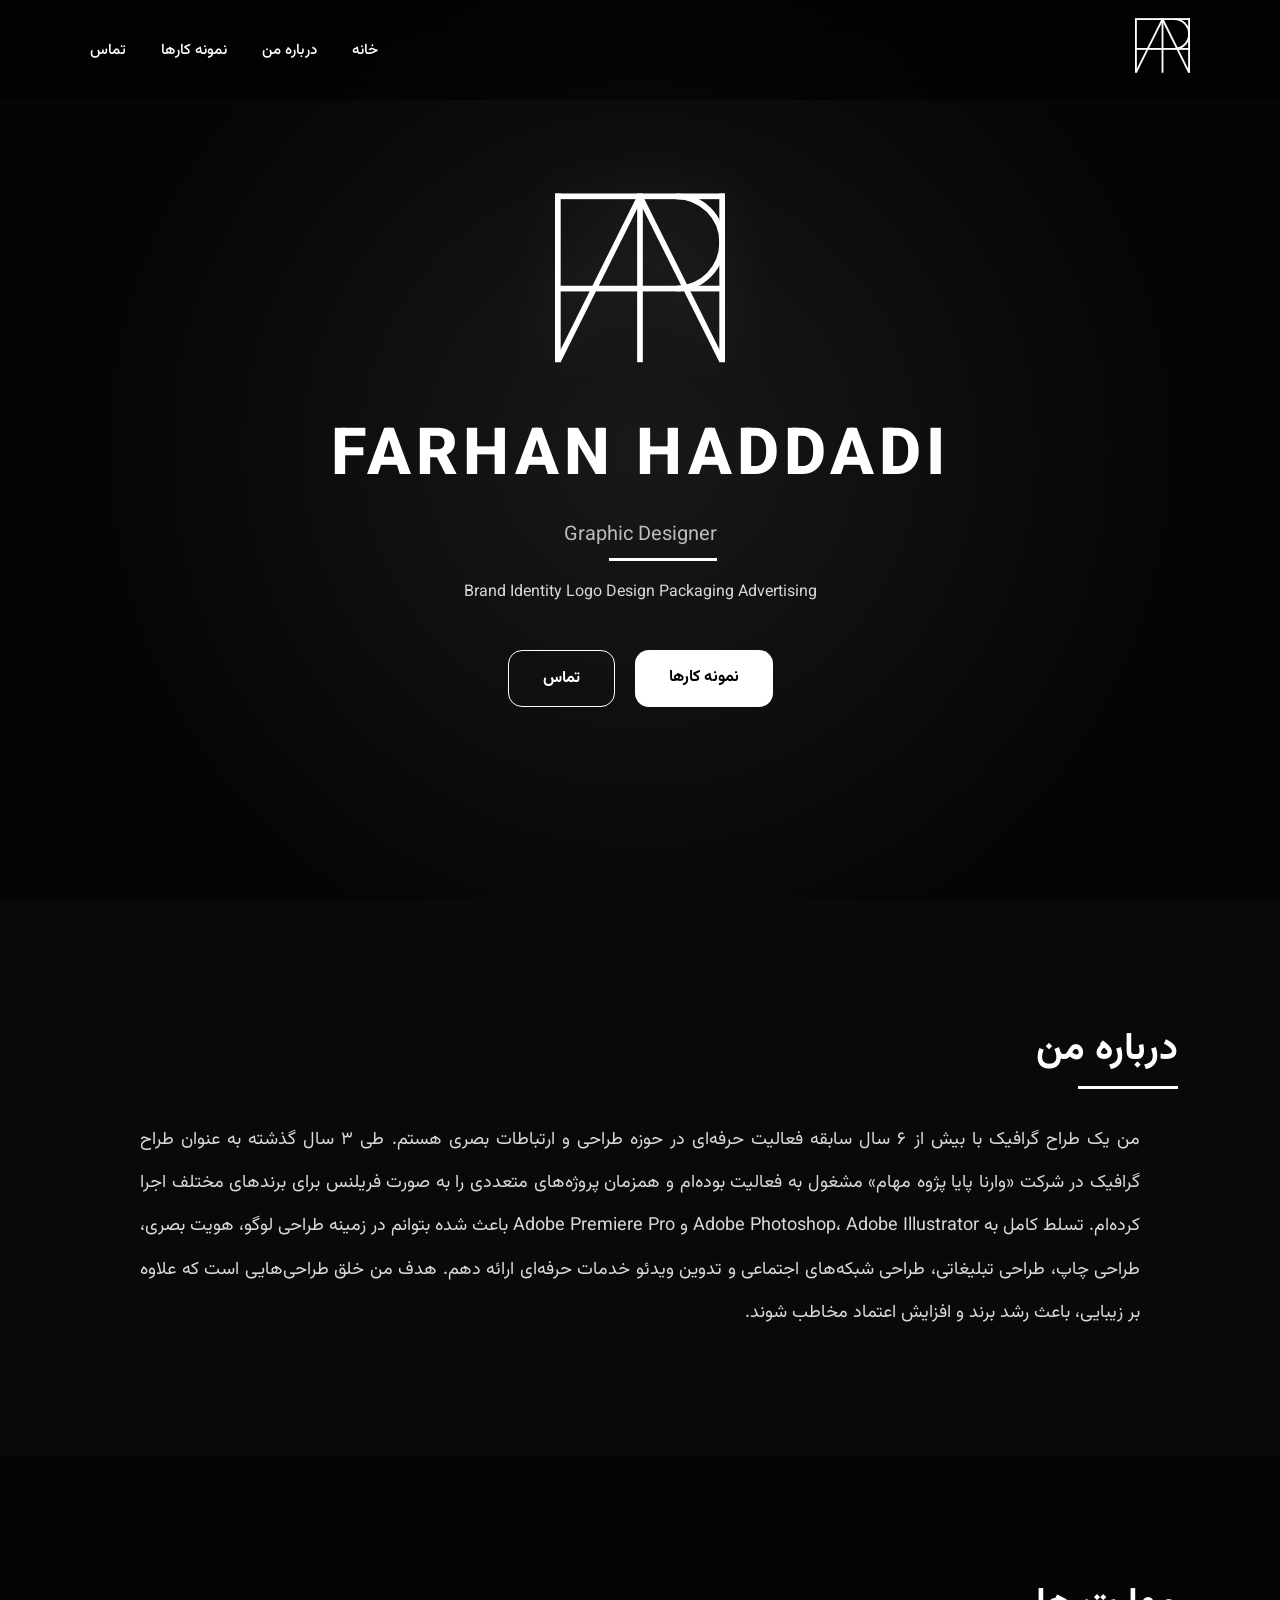
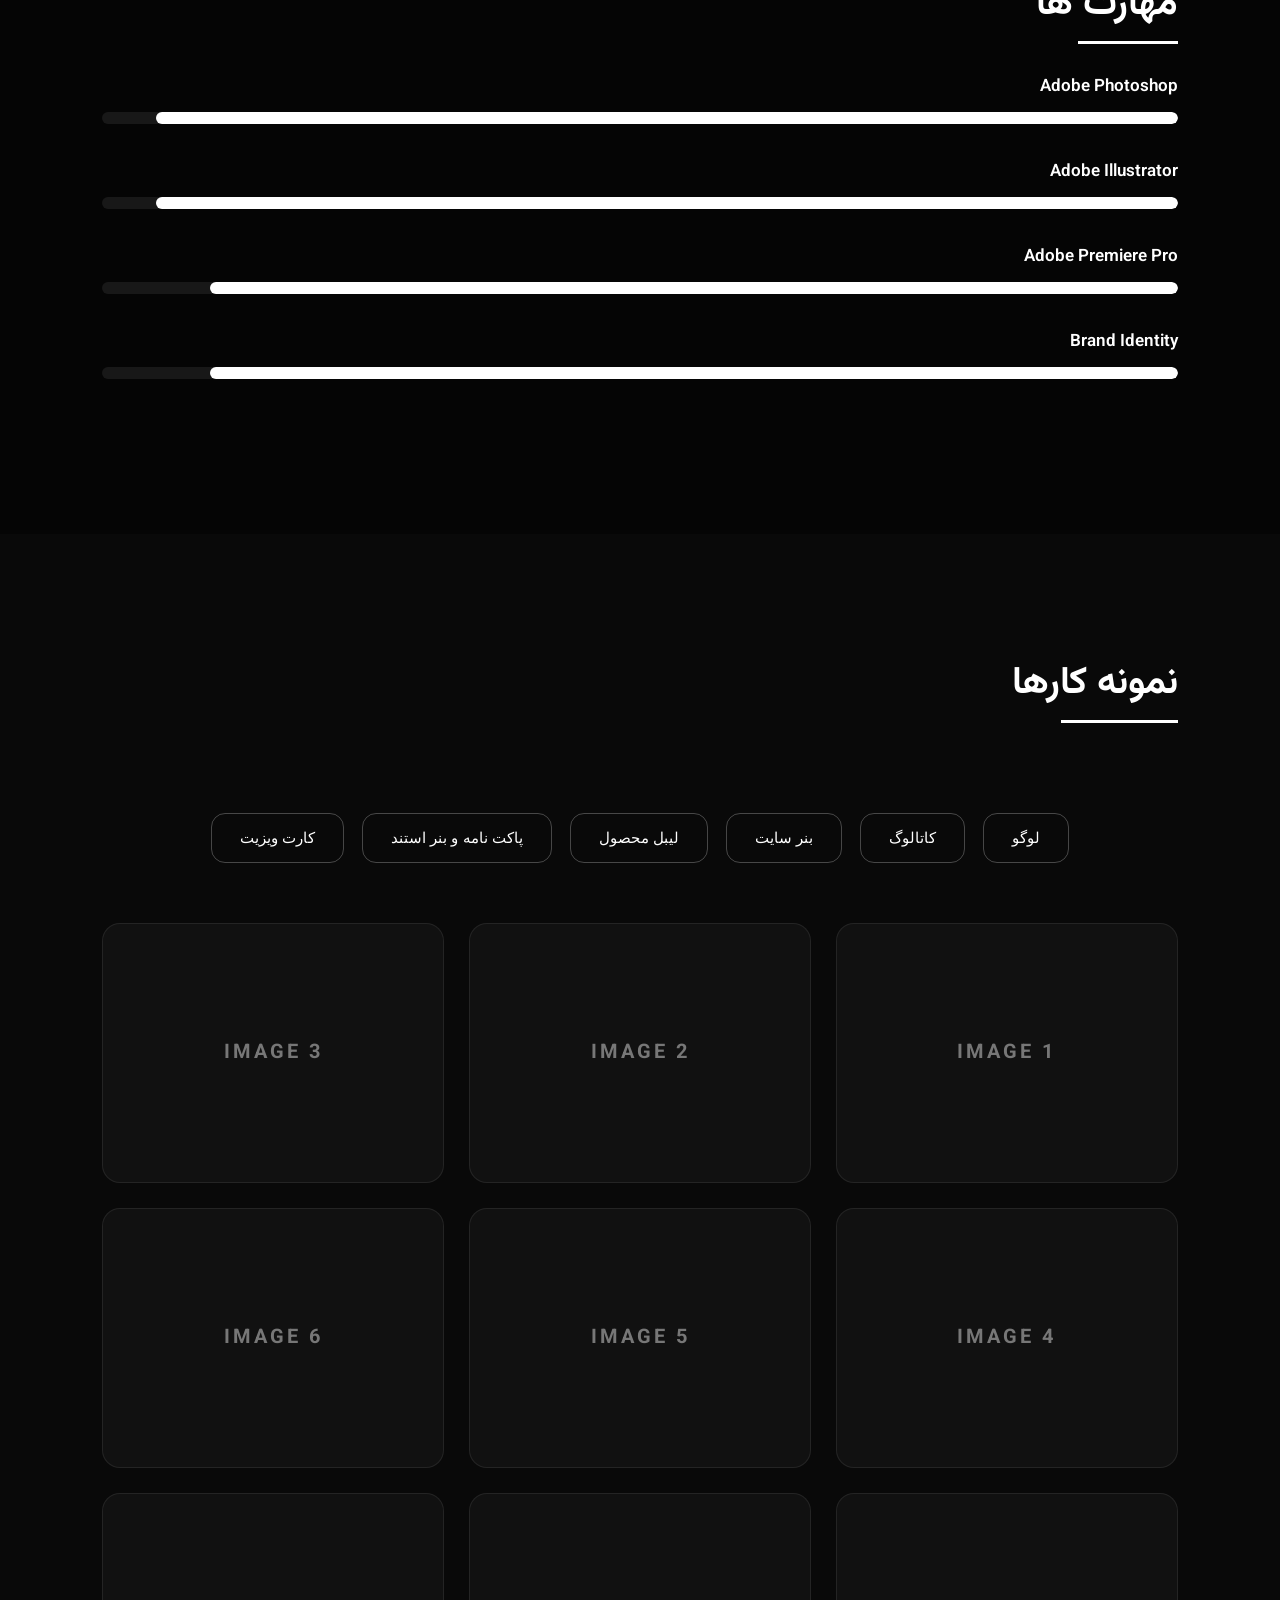
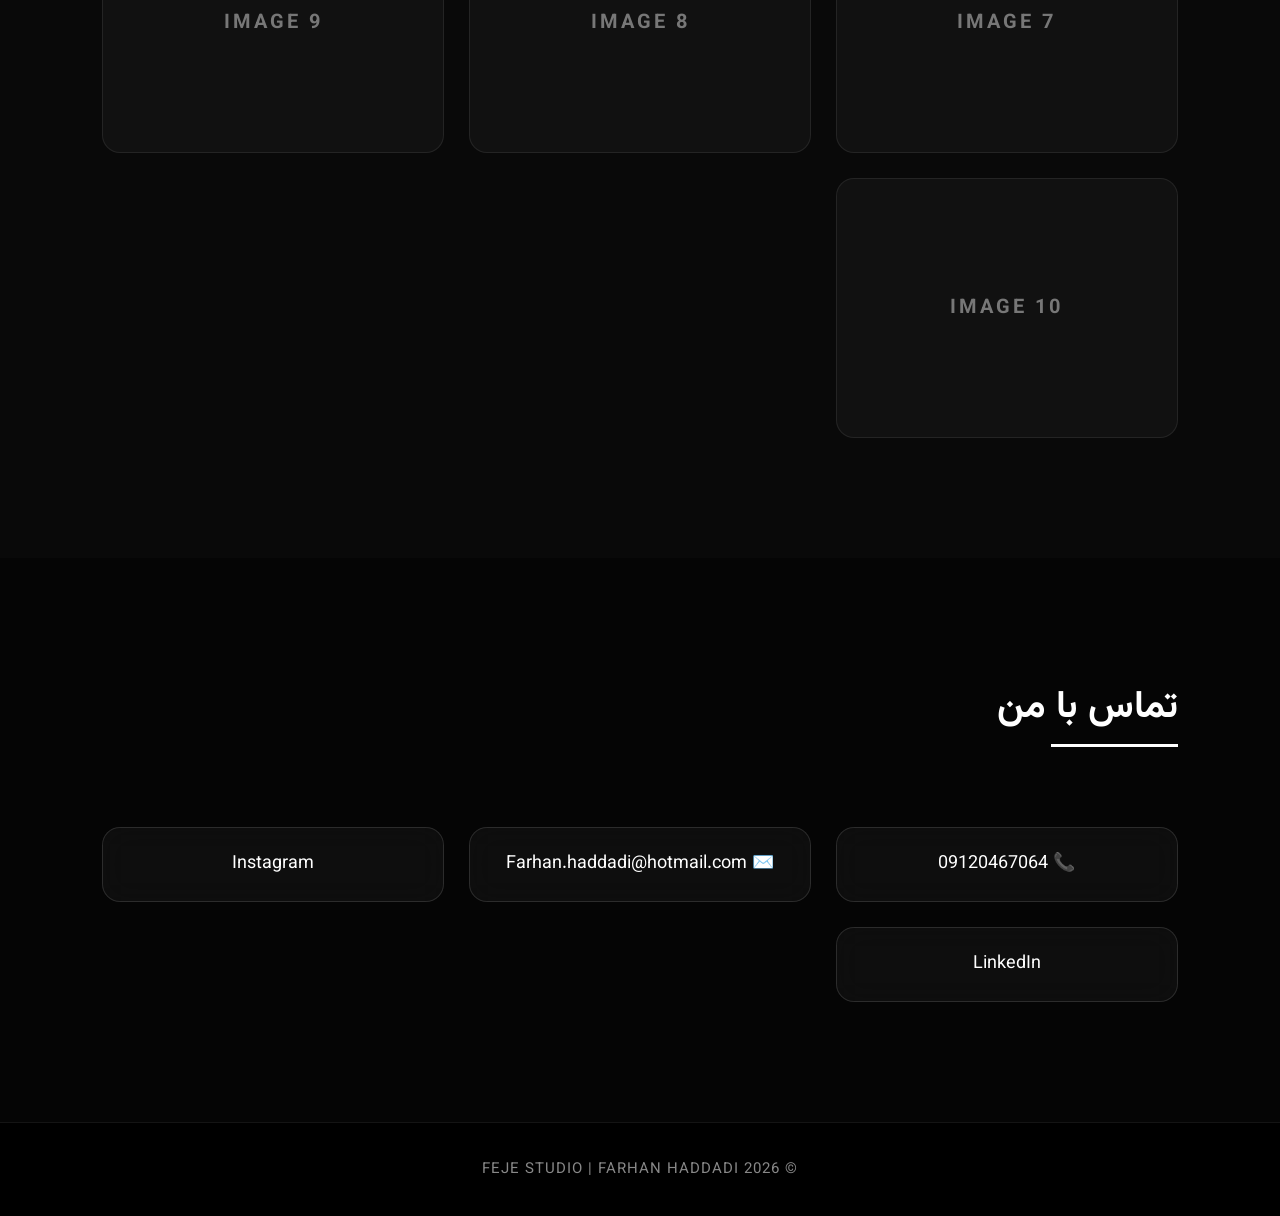
==== index.html @ 3574aa9e "Update index.html" ====
<!DOCTYPE html>
<html lang="fa" dir="rtl">

<head>

<meta charset="UTF-8">

<meta name="viewport" content="width=device-width, initial-scale=1.0">

<title>FARHAN HADDADI | FEJE STUDIO</title>

<meta name="description" content="Graphic Designer | FEJE STUDIO">

<meta name="keywords" content="Graphic Designer, Logo Design, Branding, FEJE STUDIO">

<link rel="preconnect" href="https://fonts.googleapis.com">

<link rel="preconnect" href="https://fonts.gstatic.com" crossorigin>

<link href="https://fonts.googleapis.com/css2?family=Vazirmatn:wght@300;400;500;700;800&display=swap" rel="stylesheet">

<link rel="stylesheet" href="style.css">

<link rel="stylesheet" href="https://cdn.jsdelivr.net/npm/swiper@11/swiper-bundle.min.css">
  

</head>

<body>

<!-- ================= NAVBAR ================= -->

<header>

<div class="logo">

<img src="assets/branding/LOGO.svg">

</div>

<nav>

<ul>

<li><a href="#home">خانه</a></li>

<li><a href="#about">درباره من</a></li>

<li><a href="#portfolio">نمونه کارها</a></li>

<li><a href="#contact">تماس</a></li>

</ul>

</nav>

</header>

<!-- ================= HERO ================= -->

<section id="home" class="hero">

<div class="overlay"></div>

<div class="hero-content">

<img class="main-logo"

src="assets/branding/LOGO.svg">

<h1>

FARHAN HADDADI

</h1>

<h2>

Graphic Designer

</h2>

<p>

Brand Identity

Logo Design

Packaging

Advertising

</p>

<div class="hero-buttons">

<a href="#portfolio" class="btn">

نمونه کارها

</a>

<a href="#contact" class="btn btn-outline">

تماس

</a>

</div>

</div>

</section>

<!-- ================= ABOUT ================= -->

<section id="about">

<div class="container">

<h2>

درباره من

</h2>

<p>

من یک طراح گرافیک با بیش از ۶ سال سابقه فعالیت حرفه‌ای در حوزه طراحی و ارتباطات بصری هستم.

طی ۳ سال گذشته به عنوان طراح گرافیک در شرکت «وارنا پایا پژوه مهام» مشغول به فعالیت بوده‌ام و همزمان پروژه‌های متعددی را به صورت فریلنس برای برندهای مختلف اجرا کرده‌ام.

تسلط کامل به Adobe Photoshop، Adobe Illustrator و Adobe Premiere Pro باعث شده بتوانم در زمینه طراحی لوگو، هویت بصری، طراحی چاپ، طراحی تبلیغاتی، طراحی شبکه‌های اجتماعی و تدوین ویدئو خدمات حرفه‌ای ارائه دهم.

هدف من خلق طراحی‌هایی است که علاوه بر زیبایی، باعث رشد برند و افزایش اعتماد مخاطب شوند.

</p>

</div>

</section>

<!-- ================= SKILLS ================= -->

<section class="skills">

<div class="container">

<h2>

مهارت ها

</h2>

<div class="skill">

<span>Adobe Photoshop</span>

<div class="bar">

<div class="fill fill95"></div>

</div>

</div>

<div class="skill">

<span>Adobe Illustrator</span>

<div class="bar">

<div class="fill fill95"></div>

</div>

</div>

<div class="skill">

<span>Adobe Premiere Pro</span>

<div class="bar">

<div class="fill fill90"></div>

</div>

</div>

<div class="skill">

<span>Brand Identity</span>

<div class="bar">

<div class="fill fill90"></div>

</div>

</div>

</div>

</section>

<!-- ================= PORTFOLIO ================= -->

<section id="portfolio">

<div class="container">

<h2>

نمونه کارها

</h2>

<div class="categories">

<button onclick="loadGallery('portfolio/logo',10)">

لوگو

</button>

<button onclick="loadGallery('portfolio/catalog',7)">

کاتالوگ

</button>

<button onclick="loadGallery('portfolio/banner',8)">

بنر سایت

</button>

<button onclick="loadGallery('portfolio/label',3)">

لیبل محصول

</button>

<button onclick="loadGallery('portfolio/pack',3)">

پاکت نامه و بنر استند

</button>

<button onclick="loadGallery('portfolio/card',2)">

کارت ویزیت

</button>

</div>

<div id="gallery">

</div>

</div>

</section>

<!-- ================= CONTACT ================= -->

<section id="contact">

<div class="container">

<h2>

تماس با من

</h2>

<div class="contact-box">

<a href="tel:09120467064">

📞 09120467064

</a>

<a href="mailto:Farhan.haddadi@hotmail.com">

✉️ Farhan.haddadi@hotmail.com

</a>

<a href="https://instagram.com/feje_studio" target="_blank">

Instagram

</a>

<a href="https://www.linkedin.com/in/farhan-haddadi-713a533b2" target="_blank">

LinkedIn

</a>

</div>

</div>

</section>

<!-- ================= FOOTER ================= -->

<footer>

© 2026

FEJE STUDIO

|

FARHAN HADDADI

</footer>

<!-- ================= LIGHTBOX ================= -->

<div id="lightbox">

<img id="lightboxImg">

</div>

<script src="script.js"></script>

<script src="https://cdn.jsdelivr.net/npm/swiper@11/swiper-bundle.min.js"></script>

</body>

</html>
---- style.css ----
/* ==========================
   FARHAN HADDADI
   FEJE STUDIO
========================== */

*{
margin:0;
padding:0;
box-sizing:border-box;
scroll-behavior:smooth;
}

:root{

--black:#050505;

--white:#ffffff;

--gray:#bdbdbd;

--glass:rgba(255,255,255,.05);

--border:rgba(255,255,255,.15);

}

body{

font-family:'Vazirmatn',sans-serif;

background:var(--black);

color:var(--white);

overflow-x:hidden;

}

/* Scroll */

::-webkit-scrollbar{

width:8px;

}

::-webkit-scrollbar-track{

background:#111;

}

::-webkit-scrollbar-thumb{

background:white;

border-radius:20px;

}

/* ================= NAVBAR ================= */

header{

position:fixed;

top:0;

left:0;

width:100%;

padding:10px 7%;

display:flex;

justify-content:space-between;

align-items:center;

backdrop-filter:blur(20px);

background:rgba(0,0,0,.45);

z-index:9999;

transition:.4s;

}

.logo img{

width:55px;

}

nav ul{

display:flex;

list-style:none;

gap:35px;

}

nav a{

color:white;

text-decoration:none;

font-size:15px;

font-weight:500;

transition:.35s;

}

nav a:hover{

opacity:.6;

}

/* ================= HERO ================= */

.hero{

position:relative;

height:100vh;

display:flex;

justify-content:center;

align-items:center;

text-align:center;

overflow:hidden;

}

.overlay{

position:absolute;

width:100%;

height:100%;

background:

radial-gradient(circle at center,

rgba(255,255,255,.08),

transparent 70%);

animation:move 10s infinite alternate;

}

@keyframes move{

from{

transform:scale(1);

}

to{

transform:scale(1.2);

}

}

.hero-content{

position:relative;

z-index:2;

}

.main-logo{

width:170px;

margin-bottom:35px;

filter:drop-shadow(0 0 30px rgba(255,255,255,.15));

animation:logo 4s infinite;

}

@keyframes logo{

50%{

transform:translateY(-10px);

}

}

.hero h1{

font-size:65px;

font-weight:800;

letter-spacing:5px;

margin-bottom:10px;

}

.hero h2{

font-size:20px;

font-weight:400;

color:var(--gray);

margin-bottom:25px;

}

.hero p{

line-height:2.1;

color:#d7d7d7;

font-size:16px;

}

/* Buttons */

.hero-buttons{

margin-top:40px;

display:flex;

justify-content:center;

gap:20px;

flex-wrap:wrap;

}

.btn{

padding:15px 34px;

border-radius:14px;

background:white;

color:black;

text-decoration:none;

font-weight:700;

transition:.35s;

}

.btn:hover{

transform:translateY(-5px);

box-shadow:

0 0 30px rgba(255,255,255,.3);

}

.btn-outline{

background:transparent;

border:1px solid white;

color:white;

}

.btn-outline:hover{

background:white;

color:black;

}

/* Sections */

section{

padding:120px 8%;

}

.container{

max-width:1200px;

margin:auto;

}

h2{

font-size:38px;

margin-bottom:40px;

position:relative;

display:inline-block;

}

h2::after{

content:"";

position:absolute;

bottom:-10px;

right:0;

width:70%;

height:3px;

background:white;

}
/*=========================
    ABOUT
=========================*/

#about{

background:#090909;

}

#about p{

font-size:18px;

line-height:2.4;

color:#d9d9d9;

max-width:1000px;

margin:auto;

text-align:justify;

}

/*=========================
      SKILLS
=========================*/

.skills{

background:#050505;

}

.skill{

margin-bottom:35px;

}

.skill span{

display:block;

margin-bottom:12px;

font-size:17px;

font-weight:600;

}

.bar{

width:100%;

height:12px;

background:#181818;

border-radius:50px;

overflow:hidden;

}

.fill{

height:100%;

background:white;

border-radius:50px;

animation:grow 2s ease;

}

.fill95{

width:95%;

}

.fill90{

width:90%;

}

.fill85{

width:85%;

}

@keyframes grow{

from{

width:0;

}

}

/*=========================
    PORTFOLIO
=========================*/

#portfolio{

background:#090909;

}

.categories{

display:flex;

justify-content:center;

gap:18px;

flex-wrap:wrap;

margin:60px 0;

}

.categories button{

padding:15px 28px;

background:transparent;

border:1px solid rgba(255,255,255,.25);

color:white;

border-radius:14px;

cursor:pointer;

font-size:15px;

transition:.35s;

}

.categories button:hover{

background:white;

color:black;

transform:translateY(-6px);

}

/*=========================
      GALLERY
=========================*/

#gallery{

display:grid;

grid-template-columns:

repeat(auto-fit,minmax(300px,1fr));

gap:25px;

}

.gallery-item{

height:260px;

background:#111;

border:1px solid rgba(255,255,255,.08);

border-radius:18px;

overflow:hidden;

cursor:pointer;

transition:.35s;

position:relative;

}

.gallery-item:hover{

transform:translateY(-10px);

border-color:white;

box-shadow:

0 0 35px rgba(255,255,255,.18);

}

.gallery-item img{

width:100%;

height:100%;

object-fit:cover;

transition:.5s;

}

.gallery-item:hover img{

transform:scale(1.08);

}

/*=========================
    IMAGE PLACEHOLDER
=========================*/

.placeholder{

display:flex;

justify-content:center;

align-items:center;

height:100%;

font-size:20px;

font-weight:700;

letter-spacing:3px;

color:#777;

}

/*=========================
      GLASS CARD
=========================*/

.card{

background:rgba(255,255,255,.03);

backdrop-filter:blur(20px);

border:1px solid rgba(255,255,255,.08);

border-radius:22px;

padding:35px;

transition:.35s;

}

.card:hover{

transform:translateY(-8px);

box-shadow:

0 0 40px rgba(255,255,255,.12);

}

/*=========================
     SECTION TITLE
=========================*/

.section-title{

text-align:center;

margin-bottom:60px;

}

.section-title h2{

font-size:42px;

}

.section-title p{

color:#bdbdbd;

margin-top:15px;

font-size:17px;

}
/*=========================
        CONTACT
=========================*/

#contact{

background:#050505;

}

.contact-box{

display:grid;

grid-template-columns:repeat(auto-fit,minmax(260px,1fr));

gap:25px;

margin-top:50px;

}

.contact-box a{

display:flex;

align-items:center;

justify-content:center;

height:75px;

text-decoration:none;

color:white;

font-size:18px;

background:rgba(255,255,255,.04);

border:1px solid rgba(255,255,255,.12);

border-radius:18px;

transition:.35s;

backdrop-filter:blur(15px);

}

.contact-box a:hover{

background:white;

color:black;

transform:translateY(-8px);

box-shadow:0 0 35px rgba(255,255,255,.25);

}

/*=========================
        FOOTER
=========================*/

footer{

padding:35px;

text-align:center;

background:#000;

border-top:1px solid rgba(255,255,255,.08);

font-size:15px;

color:#888;

letter-spacing:1px;

}

/*=========================
       LIGHTBOX
=========================*/

#lightbox{

position:fixed;

top:0;

left:0;

width:100%;

height:100%;

display:none;

justify-content:center;

align-items:center;

background:rgba(0,0,0,.94);

backdrop-filter:blur(15px);

z-index:99999;

cursor:pointer;

animation:fade .35s;

}

#lightbox img{

max-width:92%;

max-height:92%;

border-radius:18px;

box-shadow:0 0 60px rgba(255,255,255,.18);

}

@keyframes fade{

from{

opacity:0;

}

to{

opacity:1;

}

}

/*=========================
      FADE EFFECT
=========================*/

.fade{

opacity:0;

transform:translateY(40px);

transition:1s;

}

.fade.show{

opacity:1;

transform:translateY(0);

}

/*=========================
     GLASS EFFECT
=========================*/

.glass{

background:rgba(255,255,255,.04);

backdrop-filter:blur(20px);

border:1px solid rgba(255,255,255,.08);

}

/*=========================
      HOVER EFFECTS
=========================*/

img{

transition:.5s;

}

img:hover{

transform:scale(1.02);

}

button{

transition:.35s;

}

button:hover{

transform:translateY(-5px);

}

/*=========================
      MOBILE
=========================*/

@media(max-width:992px){

header{

padding:18px 25px;

}

nav ul{

gap:18px;

}

.hero h1{

font-size:42px;

}

.main-logo{

width:120px;

}

h2{

font-size:30px;

}

#gallery{

grid-template-columns:repeat(auto-fit,minmax(220px,1fr));

}

}

@media(max-width:768px){

header{

flex-direction:column;

gap:18px;

}

nav ul{

flex-wrap:wrap;

justify-content:center;

}

.hero{

padding:0 20px;

}

.hero h1{

font-size:32px;

letter-spacing:2px;

}

.hero h2{

font-size:17px;

}

.hero p{

font-size:15px;

}

.hero-buttons{

flex-direction:column;

}

.btn{

width:220px;

margin:auto;

text-align:center;

}

.categories{

gap:10px;

}

.categories button{

width:100%;

}

.contact-box{

grid-template-columns:1fr;

}

}

@media(max-width:480px){

.hero h1{

font-size:28px;

}

.main-logo{

width:95px;

}

section{

padding:90px 25px;

}

footer{

font-size:13px;

}

}

/*=========================
      END OF FILE
=========================*/
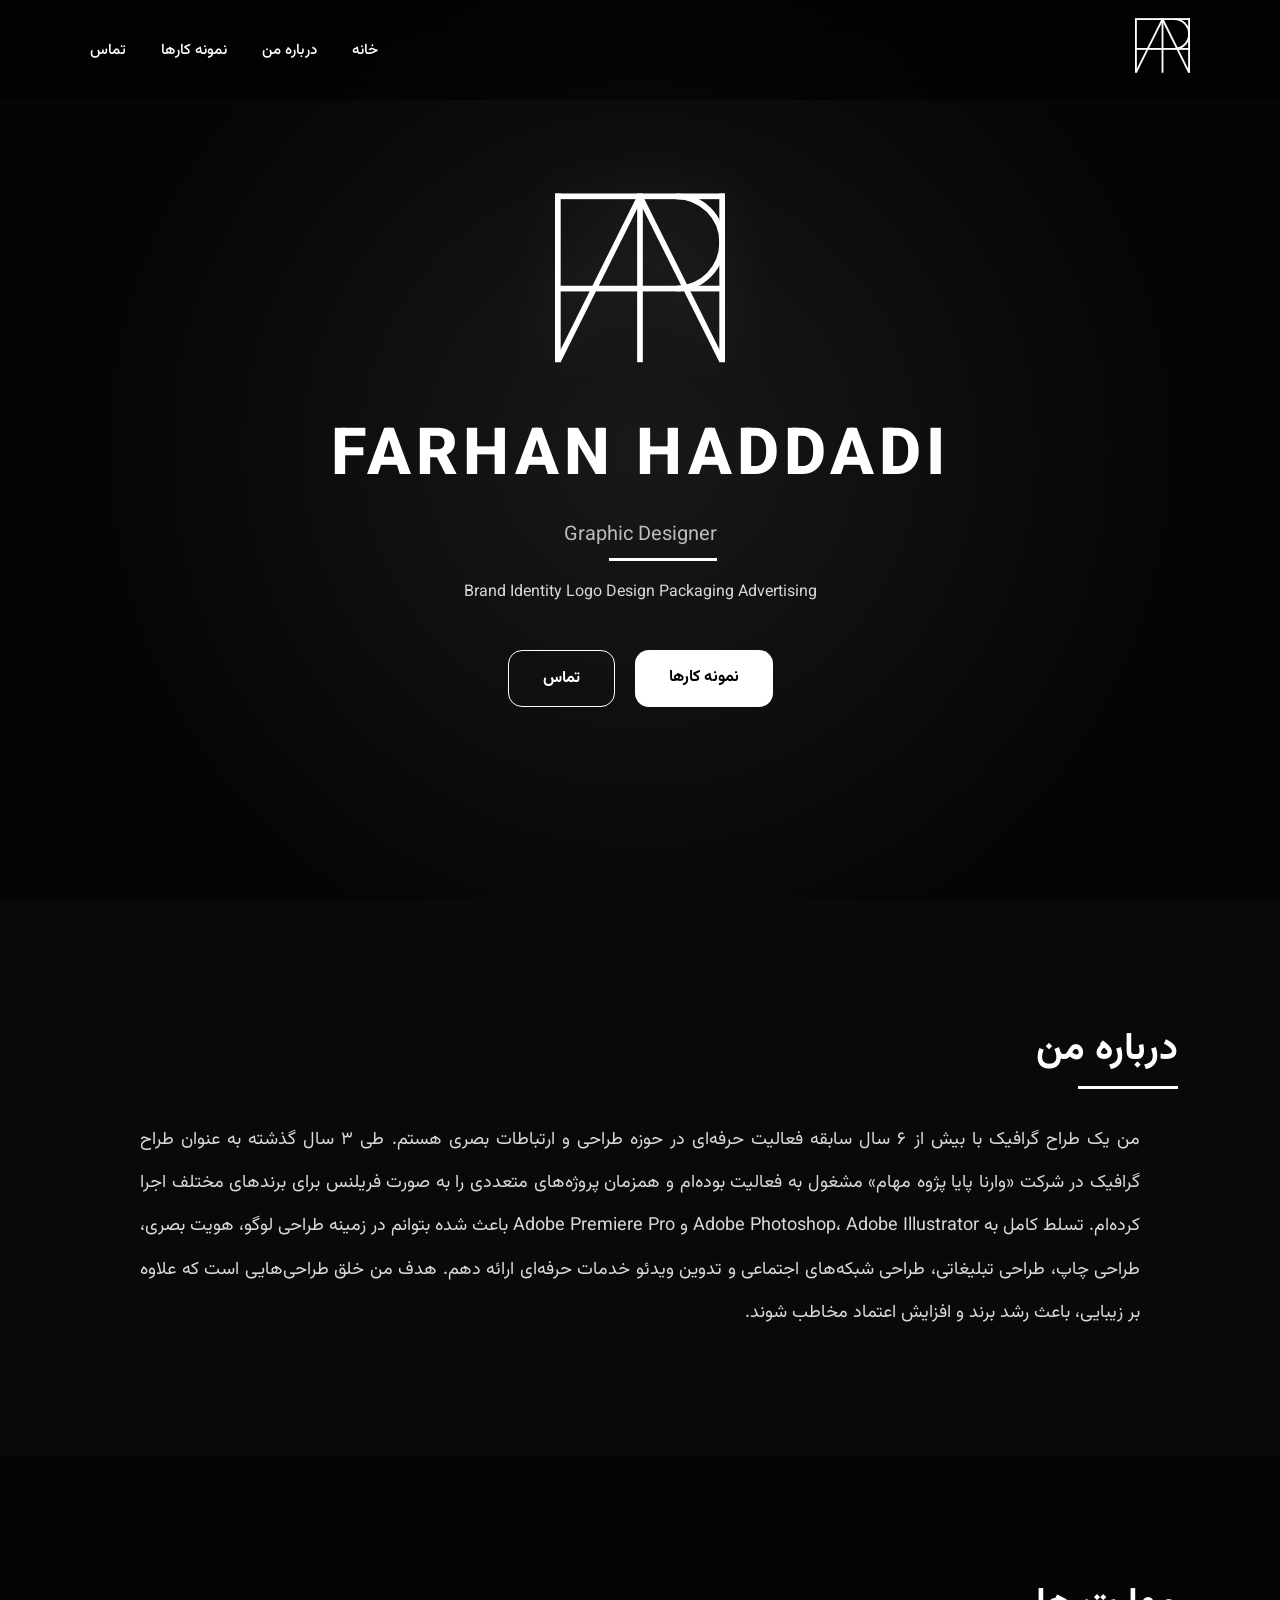
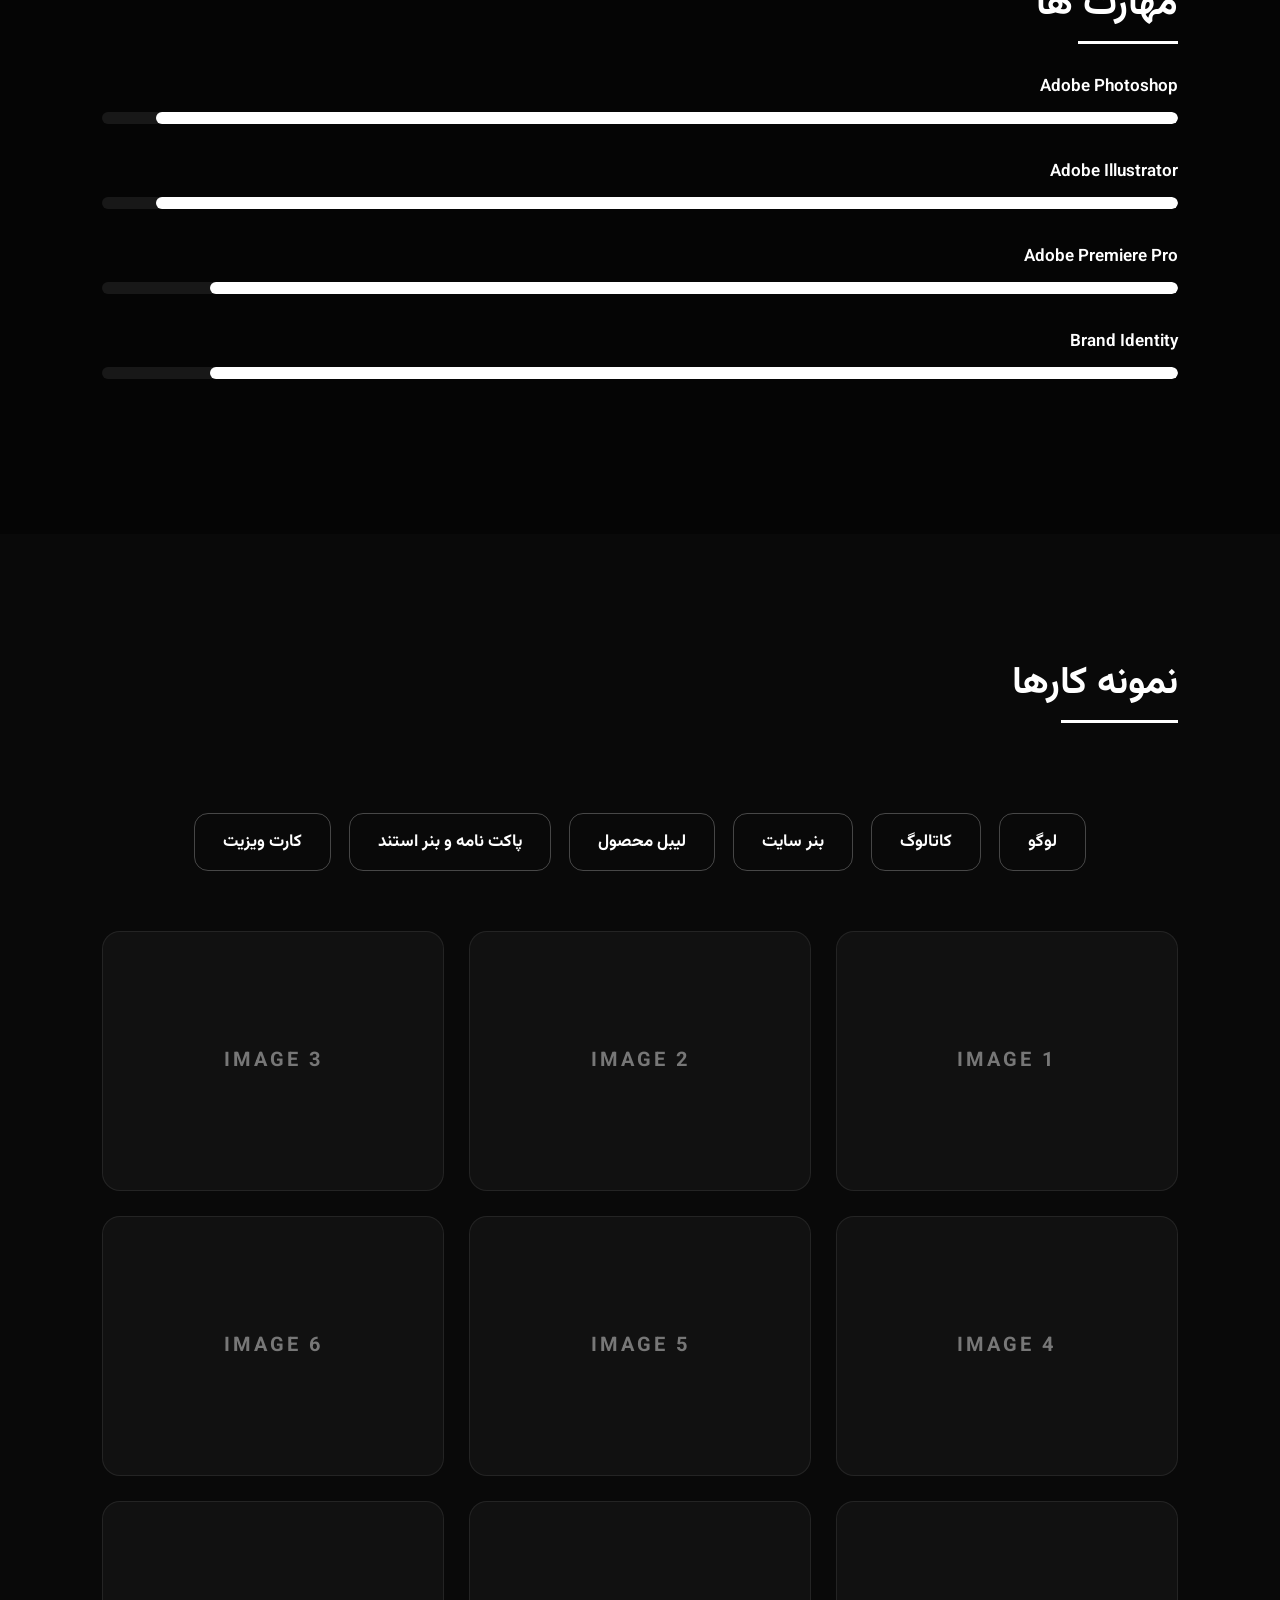
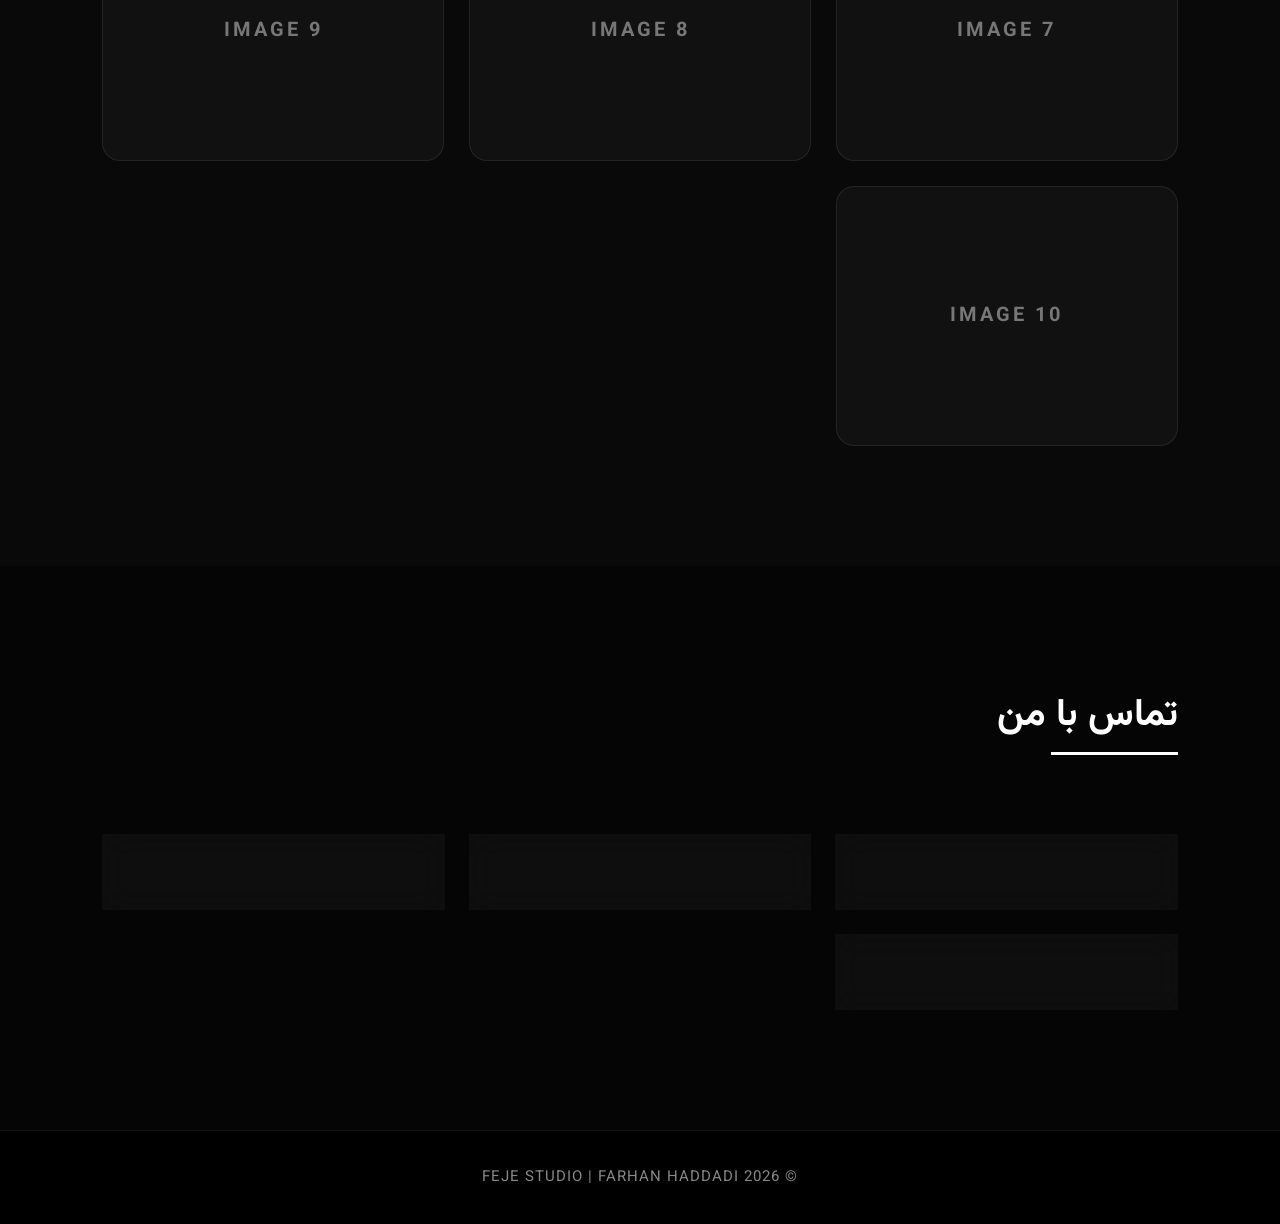
==== commit b808fcde: "Update index.html" ====
--- a/index.html
+++ b/index.html
@@ -270,35 +270,47 @@
 
 <div class="container">
 
-<h2>
-
-تماس با من
-
-</h2>
+<h2>تماس با من</h2>
 
 <div class="contact-box">
 
-<a href="tel:09120467064">
-
-📞 09120467064
-
-</a>
-
-<a href="mailto:Farhan.haddadi@hotmail.com">
-
-✉️ Farhan.haddadi@hotmail.com
-
-</a>
-
-<a href="https://instagram.com/feje_studio" target="_blank">
-
-Instagram
-
-</a>
-
-<a href="https://www.linkedin.com/in/farhan-haddadi-713a533b2" target="_blank">
-
-LinkedIn
+<a href="tel:09120467064" class="contact-card">
+
+<i class="fa-solid fa-phone"></i>
+
+<h3>Phone</h3>
+
+<p>Call Me</p>
+
+</a>
+
+<a href="mailto:Farhan.haddadi@hotmail.com" class="contact-card">
+
+<i class="fa-solid fa-envelope"></i>
+
+<h3>Mail</h3>
+
+<p>Send Email</p>
+
+</a>
+
+<a href="https://instagram.com/feje_studio" target="_blank" class="contact-card">
+
+<i class="fa-brands fa-instagram"></i>
+
+<h3>Instagram</h3>
+
+<p>@feje_studio</p>
+
+</a>
+
+<a href="https://www.linkedin.com/in/farhan-haddadi-713a533b2" target="_blank" class="contact-card">
+
+<i class="fa-brands fa-linkedin"></i>
+
+<h3>LinkedIn</h3>
+
+<p>View Profile</p>
 
 </a>
 
--- a/style.css
+++ b/style.css
@@ -141,7 +141,6 @@
 text-align:center;
 
 overflow:hidden;
-
 }
 
 .overlay{
@@ -497,531 +496,713 @@
 
 cursor:pointer;
 
+font-family:"Vazirmatn",sans-serif;
+
+font-size:17px;
+
+font-weight:700;
+
+letter-spacing:0;
+
+transition:.35s;
+
+}
+
+.categories button:hover{
+
+background:white;
+
+color:black;
+
+transform:translateY(-6px);
+
+}
+
+/*=========================
+      GALLERY
+=========================*/
+
+#gallery{
+
+display:grid;
+
+grid-template-columns:
+
+repeat(auto-fit,minmax(300px,1fr));
+
+gap:25px;
+
+}
+
+.gallery-item{
+
+height:260px;
+
+background:#111;
+
+border:1px solid rgba(255,255,255,.08);
+
+border-radius:18px;
+
+overflow:hidden;
+
+cursor:pointer;
+
+transition:.35s;
+
+position:relative;
+
+}
+
+.gallery-item:hover{
+
+transform:translateY(-10px);
+
+border-color:white;
+
+box-shadow:
+
+0 0 35px rgba(255,255,255,.18);
+
+}
+
+.gallery-item img{
+
+width:100%;
+
+height:100%;
+
+object-fit:cover;
+
+transition:.5s;
+
+}
+
+.gallery-item:hover img{
+
+transform:scale(1.08);
+
+}
+
+/*=========================
+    IMAGE PLACEHOLDER
+=========================*/
+
+.placeholder{
+
+display:flex;
+
+justify-content:center;
+
+align-items:center;
+
+height:100%;
+
+font-size:20px;
+
+font-weight:700;
+
+letter-spacing:3px;
+
+color:#777;
+
+}
+
+/*=========================
+      GLASS CARD
+=========================*/
+
+.card{
+
+background:rgba(255,255,255,.03);
+
+backdrop-filter:blur(20px);
+
+border:1px solid rgba(255,255,255,.08);
+
+border-radius:22px;
+
+padding:35px;
+
+transition:.35s;
+
+}
+
+.card:hover{
+
+transform:translateY(-8px);
+
+box-shadow:
+
+0 0 40px rgba(255,255,255,.12);
+
+}
+
+/*=========================
+     SECTION TITLE
+=========================*/
+
+.section-title{
+
+text-align:center;
+
+margin-bottom:60px;
+
+}
+
+.section-title h2{
+
+font-size:42px;
+
+}
+
+.section-title p{
+
+color:#bdbdbd;
+
+margin-top:15px;
+
+font-size:17px;
+
+}
+/*=========================
+        CONTACT
+=========================*/
+
+#contact{
+
+background:#050505;
+
+}
+
+.contact-box{
+
+display:grid;
+
+grid-template-columns:repeat(auto-fit,minmax(260px,1fr));
+
+gap:25px;
+
+margin-top:50px;
+
+}
+
+.contact-box a{
+
+display:flex;
+
+align-items:center;
+
+justify-content:center;
+
+height:75px;
+
+text-decoration:none;
+
+color:white;
+
+font-size:18px;
+
+background:rgba(255,255,255,.04);
+
+border:1px solid rgba(255,255,255,.12);
+
+border-radius:18px;
+
+transition:.35s;
+
+backdrop-filter:blur(15px);
+
+}
+
+.contact-box a:hover{
+
+background:white;
+
+color:black;
+
+transform:translateY(-8px);
+
+box-shadow:0 0 35px rgba(255,255,255,.25);
+
+}
+
+/*=========================
+        FOOTER
+=========================*/
+
+footer{
+
+padding:35px;
+
+text-align:center;
+
+background:#000;
+
+border-top:1px solid rgba(255,255,255,.08);
+
 font-size:15px;
 
+color:#888;
+
+letter-spacing:1px;
+
+}
+
+/*=========================
+       LIGHTBOX
+=========================*/
+
+#lightbox{
+
+position:fixed;
+
+top:0;
+
+left:0;
+
+width:100%;
+
+height:100%;
+
+display:none;
+
+justify-content:center;
+
+align-items:center;
+
+background:rgba(0,0,0,.94);
+
+backdrop-filter:blur(15px);
+
+z-index:99999;
+
+cursor:pointer;
+
+animation:fade .35s;
+
+}
+
+#lightbox img{
+
+max-width:92%;
+
+max-height:92%;
+
+border-radius:18px;
+
+box-shadow:0 0 60px rgba(255,255,255,.18);
+
+}
+
+@keyframes fade{
+
+from{
+
+opacity:0;
+
+}
+
+to{
+
+opacity:1;
+
+}
+
+}
+
+/*=========================
+      FADE EFFECT
+=========================*/
+
+.fade{
+
+opacity:0;
+
+transform:translateY(40px);
+
+transition:1s;
+
+}
+
+.fade.show{
+
+opacity:1;
+
+transform:translateY(0);
+
+}
+
+/*=========================
+     GLASS EFFECT
+=========================*/
+
+.glass{
+
+background:rgba(255,255,255,.04);
+
+backdrop-filter:blur(20px);
+
+border:1px solid rgba(255,255,255,.08);
+
+}
+
+/*=========================
+      HOVER EFFECTS
+=========================*/
+
+img{
+
+transition:.5s;
+
+}
+
+img:hover{
+
+transform:scale(1.02);
+
+}
+
+button{
+
 transition:.35s;
 
 }
 
-.categories button:hover{
+button:hover{
+
+transform:translateY(-5px);
+
+}
+
+/*=========================
+      MOBILE
+=========================*/
+
+@media(max-width:992px){
+
+header{
+
+padding:18px 25px;
+
+}
+
+nav ul{
+
+gap:18px;
+
+}
+
+.hero h1{
+
+font-size:42px;
+
+}
+
+.main-logo{
+
+width:120px;
+
+}
+
+h2{
+
+font-size:30px;
+
+}
+
+#gallery{
+
+grid-template-columns:repeat(auto-fit,minmax(220px,1fr));
+
+}
+
+}
+
+@media(max-width:768px){
+
+header{
+
+flex-direction:column;
+
+gap:18px;
+
+}
+
+nav ul{
+
+flex-wrap:wrap;
+
+justify-content:center;
+
+}
+
+.hero{
+
+padding:0 20px;
+
+}
+
+.hero h1{
+
+font-size:32px;
+
+letter-spacing:2px;
+
+}
+
+.hero h2{
+
+font-size:17px;
+
+}
+
+.hero p{
+
+font-size:15px;
+
+}
+
+.hero-buttons{
+
+flex-direction:column;
+
+}
+
+.btn{
+
+width:220px;
+
+margin:auto;
+
+text-align:center;
+
+}
+
+.categories{
+
+gap:10px;
+
+}
+
+.categories button{
+
+width:100%;
+
+}
+
+.contact-box{
+
+grid-template-columns:1fr;
+
+}
+
+}
+
+@media(max-width:480px){
+
+.hero h1{
+
+font-size:28px;
+
+}
+
+.main-logo{
+
+width:95px;
+
+}
+
+section{
+
+padding:90px 25px;
+
+}
+
+footer{
+
+font-size:13px;
+
+}
+
+}
+/* Banner Slider */
+
+.bannerSwiper{
+
+width:100%;
+
+max-width:1700px;
+
+padding:70px 0;
+
+overflow:hidden;
+
+}
+
+.bannerSwiper .swiper-slide{
+
+width:900px;
+
+display:flex;
+
+justify-content:center;
+
+transition:.4s;
+
+}
+
+.bannerSwiper .swiper-slide img{
+
+width:100%;
+
+height:auto;
+
+object-fit:contain;
+
+border-radius:20px;
+
+box-shadow:0 20px 60px rgba(0,0,0,.4);
+
+}
+
+.bannerSwiper .swiper-slide-active{
+
+transform:scale(1.08);
+
+}
+
+.swiper-button-next,
+
+.swiper-button-prev{
+
+color:white;
+
+}
+
+.swiper-pagination-bullet{
 
 background:white;
 
-color:black;
-
-transform:translateY(-6px);
-
-}
-
-/*=========================
-      GALLERY
-=========================*/
-
-#gallery{
-
-display:grid;
-
-grid-template-columns:
-
-repeat(auto-fit,minmax(300px,1fr));
-
-gap:25px;
-
-}
-
-.gallery-item{
-
-height:260px;
-
-background:#111;
-
-border:1px solid rgba(255,255,255,.08);
-
-border-radius:18px;
+opacity:.4;
+
+}
+
+.swiper-pagination-bullet-active{
+
+opacity:1;
+
+width:30px;
+
+border-radius:20px;
+
+}
+
+@media(max-width:768px){
+
+.bannerSwiper .swiper-slide{
+
+width:95%;
+
+}
+
+}/* Banner Slider */
+
+.bannerSwiper{
+
+width:100%;
+
+max-width:1700px;
+
+padding:70px 0;
 
 overflow:hidden;
 
-cursor:pointer;
-
-transition:.35s;
-
-position:relative;
-
-}
-
-.gallery-item:hover{
-
-transform:translateY(-10px);
-
-border-color:white;
-
-box-shadow:
-
-0 0 35px rgba(255,255,255,.18);
-
-}
-
-.gallery-item img{
+}
+
+.bannerSwiper .swiper-slide{
+
+width:900px;
+
+display:flex;
+
+justify-content:center;
+
+transition:.4s;
+
+}
+
+.bannerSwiper .swiper-slide img{
 
 width:100%;
 
-height:100%;
-
-object-fit:cover;
-
-transition:.5s;
-
-}
-
-.gallery-item:hover img{
+height:auto;
+
+object-fit:contain;
+
+border-radius:20px;
+
+box-shadow:0 20px 60px rgba(0,0,0,.4);
+
+}
+
+.bannerSwiper .swiper-slide-active{
 
 transform:scale(1.08);
 
 }
 
-/*=========================
-    IMAGE PLACEHOLDER
-=========================*/
-
-.placeholder{
-
-display:flex;
-
-justify-content:center;
-
-align-items:center;
-
-height:100%;
-
-font-size:20px;
-
-font-weight:700;
-
-letter-spacing:3px;
-
-color:#777;
-
-}
-
-/*=========================
-      GLASS CARD
-=========================*/
-
-.card{
-
-background:rgba(255,255,255,.03);
-
-backdrop-filter:blur(20px);
-
-border:1px solid rgba(255,255,255,.08);
-
-border-radius:22px;
-
-padding:35px;
-
-transition:.35s;
-
-}
-
-.card:hover{
-
-transform:translateY(-8px);
-
-box-shadow:
-
-0 0 40px rgba(255,255,255,.12);
-
-}
-
-/*=========================
-     SECTION TITLE
-=========================*/
-
-.section-title{
-
-text-align:center;
-
-margin-bottom:60px;
-
-}
-
-.section-title h2{
-
-font-size:42px;
-
-}
-
-.section-title p{
-
-color:#bdbdbd;
-
-margin-top:15px;
-
-font-size:17px;
-
-}
-/*=========================
-        CONTACT
-=========================*/
-
-#contact{
-
-background:#050505;
-
-}
-
-.contact-box{
-
-display:grid;
-
-grid-template-columns:repeat(auto-fit,minmax(260px,1fr));
-
-gap:25px;
-
-margin-top:50px;
-
-}
-
-.contact-box a{
-
-display:flex;
-
-align-items:center;
-
-justify-content:center;
-
-height:75px;
-
-text-decoration:none;
+.swiper-button-next,
+
+.swiper-button-prev{
 
 color:white;
 
-font-size:18px;
-
-background:rgba(255,255,255,.04);
-
-border:1px solid rgba(255,255,255,.12);
-
-border-radius:18px;
-
-transition:.35s;
-
-backdrop-filter:blur(15px);
-
-}
-
-.contact-box a:hover{
+}
+
+.swiper-pagination-bullet{
 
 background:white;
 
-color:black;
-
-transform:translateY(-8px);
-
-box-shadow:0 0 35px rgba(255,255,255,.25);
-
-}
-
-/*=========================
-        FOOTER
-=========================*/
-
-footer{
-
-padding:35px;
-
-text-align:center;
-
-background:#000;
-
-border-top:1px solid rgba(255,255,255,.08);
-
-font-size:15px;
-
-color:#888;
-
-letter-spacing:1px;
-
-}
-
-/*=========================
-       LIGHTBOX
-=========================*/
-
-#lightbox{
-
-position:fixed;
-
-top:0;
-
-left:0;
-
-width:100%;
-
-height:100%;
-
-display:none;
-
-justify-content:center;
-
-align-items:center;
-
-background:rgba(0,0,0,.94);
-
-backdrop-filter:blur(15px);
-
-z-index:99999;
-
-cursor:pointer;
-
-animation:fade .35s;
-
-}
-
-#lightbox img{
-
-max-width:92%;
-
-max-height:92%;
-
-border-radius:18px;
-
-box-shadow:0 0 60px rgba(255,255,255,.18);
-
-}
-
-@keyframes fade{
-
-from{
-
-opacity:0;
-
-}
-
-to{
+opacity:.4;
+
+}
+
+.swiper-pagination-bullet-active{
 
 opacity:1;
 
-}
-
-}
-
-/*=========================
-      FADE EFFECT
-=========================*/
-
-.fade{
-
-opacity:0;
-
-transform:translateY(40px);
-
-transition:1s;
-
-}
-
-.fade.show{
-
-opacity:1;
-
-transform:translateY(0);
-
-}
-
-/*=========================
-     GLASS EFFECT
-=========================*/
-
-.glass{
-
-background:rgba(255,255,255,.04);
-
-backdrop-filter:blur(20px);
-
-border:1px solid rgba(255,255,255,.08);
-
-}
-
-/*=========================
-      HOVER EFFECTS
-=========================*/
-
-img{
-
-transition:.5s;
-
-}
-
-img:hover{
-
-transform:scale(1.02);
-
-}
-
+width:30px;
+
+border-radius:20px;
+
+}
+
+@media(max-width:768px){
+
+.bannerSwiper .swiper-slide{
+
+width:95%;
+
+}
+ 
+   /* Portfolio Buttons */
+
+.portfolio-buttons button,
+.category-buttons button,
 button{
 
-transition:.35s;
-
-}
-
-button:hover{
-
-transform:translateY(-5px);
-
-}
-
-/*=========================
-      MOBILE
-=========================*/
-
-@media(max-width:992px){
-
-header{
-
-padding:18px 25px;
-
-}
-
-nav ul{
-
-gap:18px;
-
-}
-
-.hero h1{
-
-font-size:42px;
-
-}
-
-.main-logo{
-
-width:120px;
-
-}
-
-h2{
-
-font-size:30px;
-
-}
-
-#gallery{
-
-grid-template-columns:repeat(auto-fit,minmax(220px,1fr));
-
-}
-
-}
-
-@media(max-width:768px){
-
-header{
-
-flex-direction:column;
-
-gap:18px;
-
-}
-
-nav ul{
-
-flex-wrap:wrap;
-
-justify-content:center;
-
-}
-
-.hero{
-
-padding:0 20px;
-
-}
-
-.hero h1{
-
-font-size:32px;
-
-letter-spacing:2px;
-
-}
-
-.hero h2{
-
-font-size:17px;
-
-}
-
-.hero p{
-
-font-size:15px;
-
-}
-
-.hero-buttons{
-
-flex-direction:column;
-
-}
-
-.btn{
-
-width:220px;
-
-margin:auto;
-
-text-align:center;
-
-}
-
-.categories{
-
-gap:10px;
-
-}
-
-.categories button{
-
-width:100%;
-
-}
-
-.contact-box{
-
-grid-template-columns:1fr;
-
-}
-
-}
-
-@media(max-width:480px){
-
-.hero h1{
-
-font-size:28px;
-
-}
-
-.main-logo{
-
-width:95px;
-
-}
-
-section{
-
-padding:90px 25px;
-
-}
-
-footer{
-
-font-size:13px;
-
-}
-
-}
-
+font-family:"Vazirmatn",sans-serif;
+
+font-size:16px;
+
+font-weight:600;
+
+letter-spacing:0;
+
+}
+
+}
 /*=========================
       END OF FILE
 =========================*/
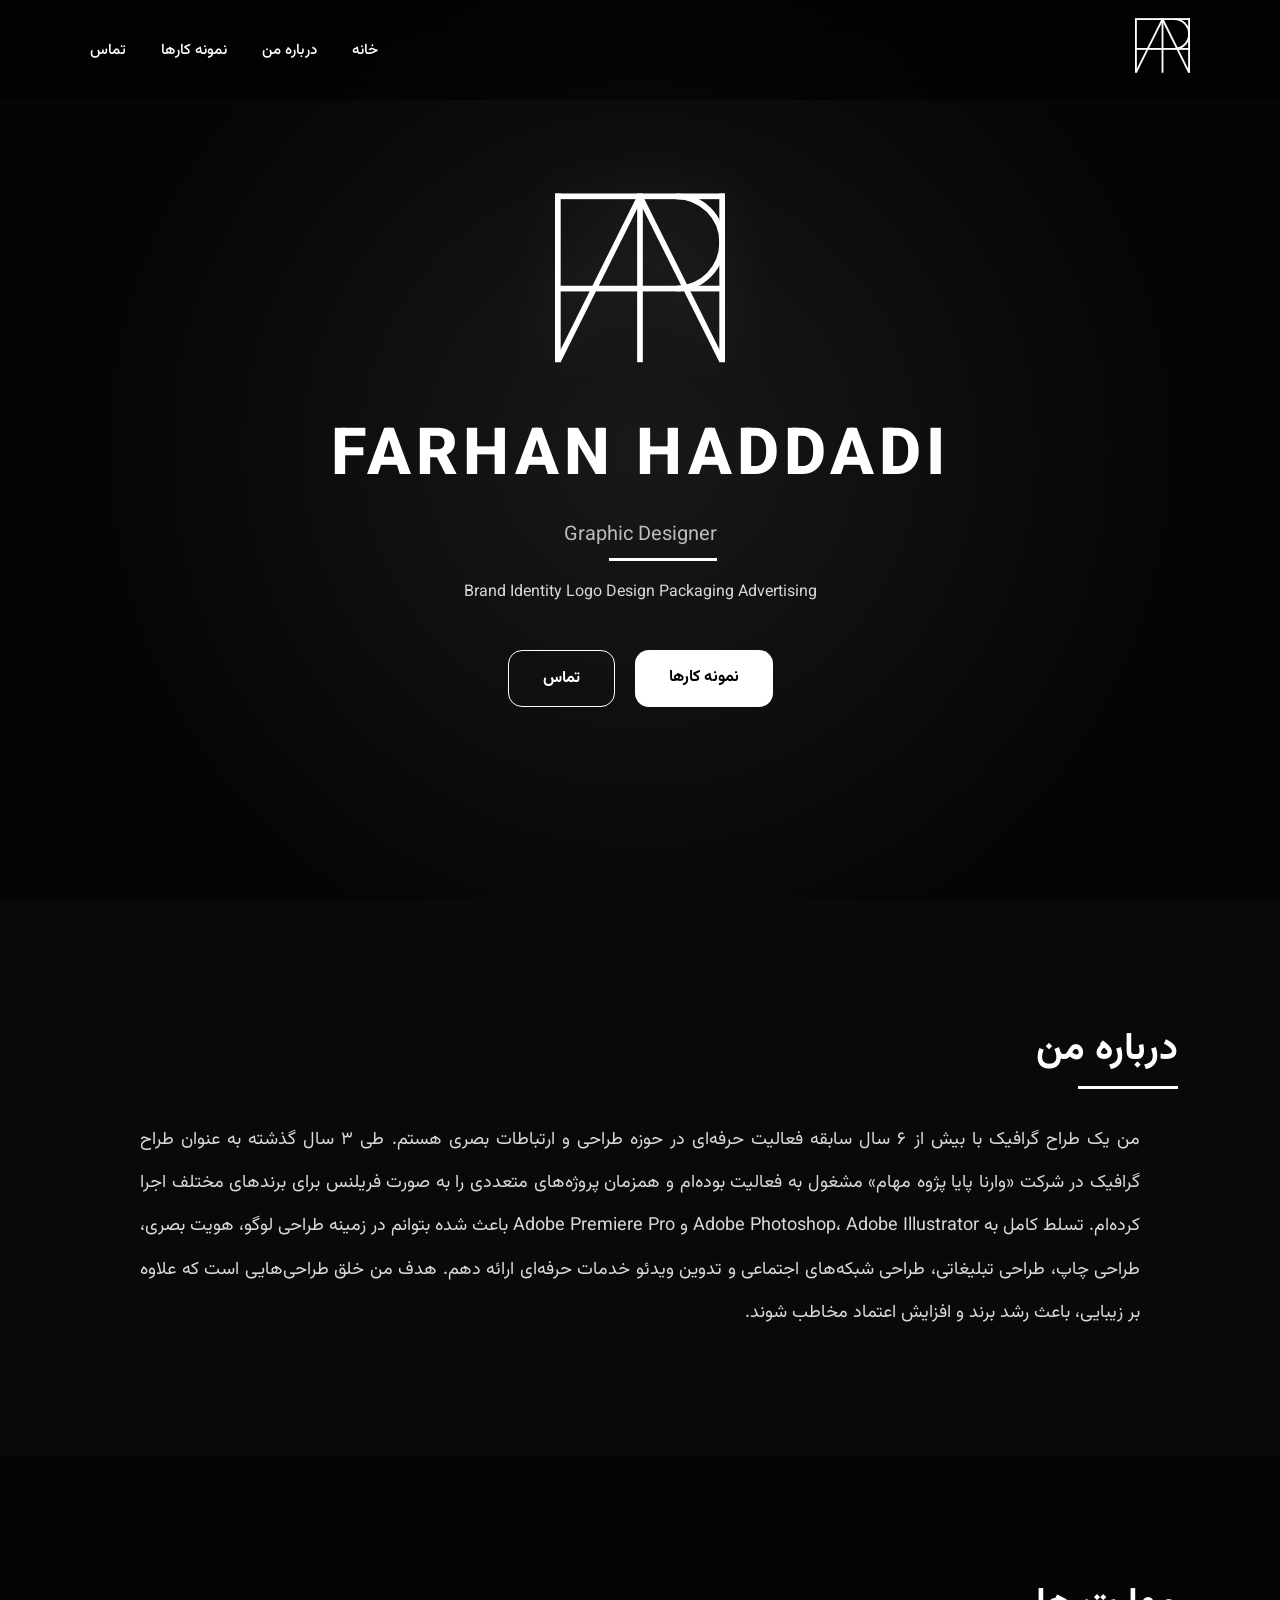
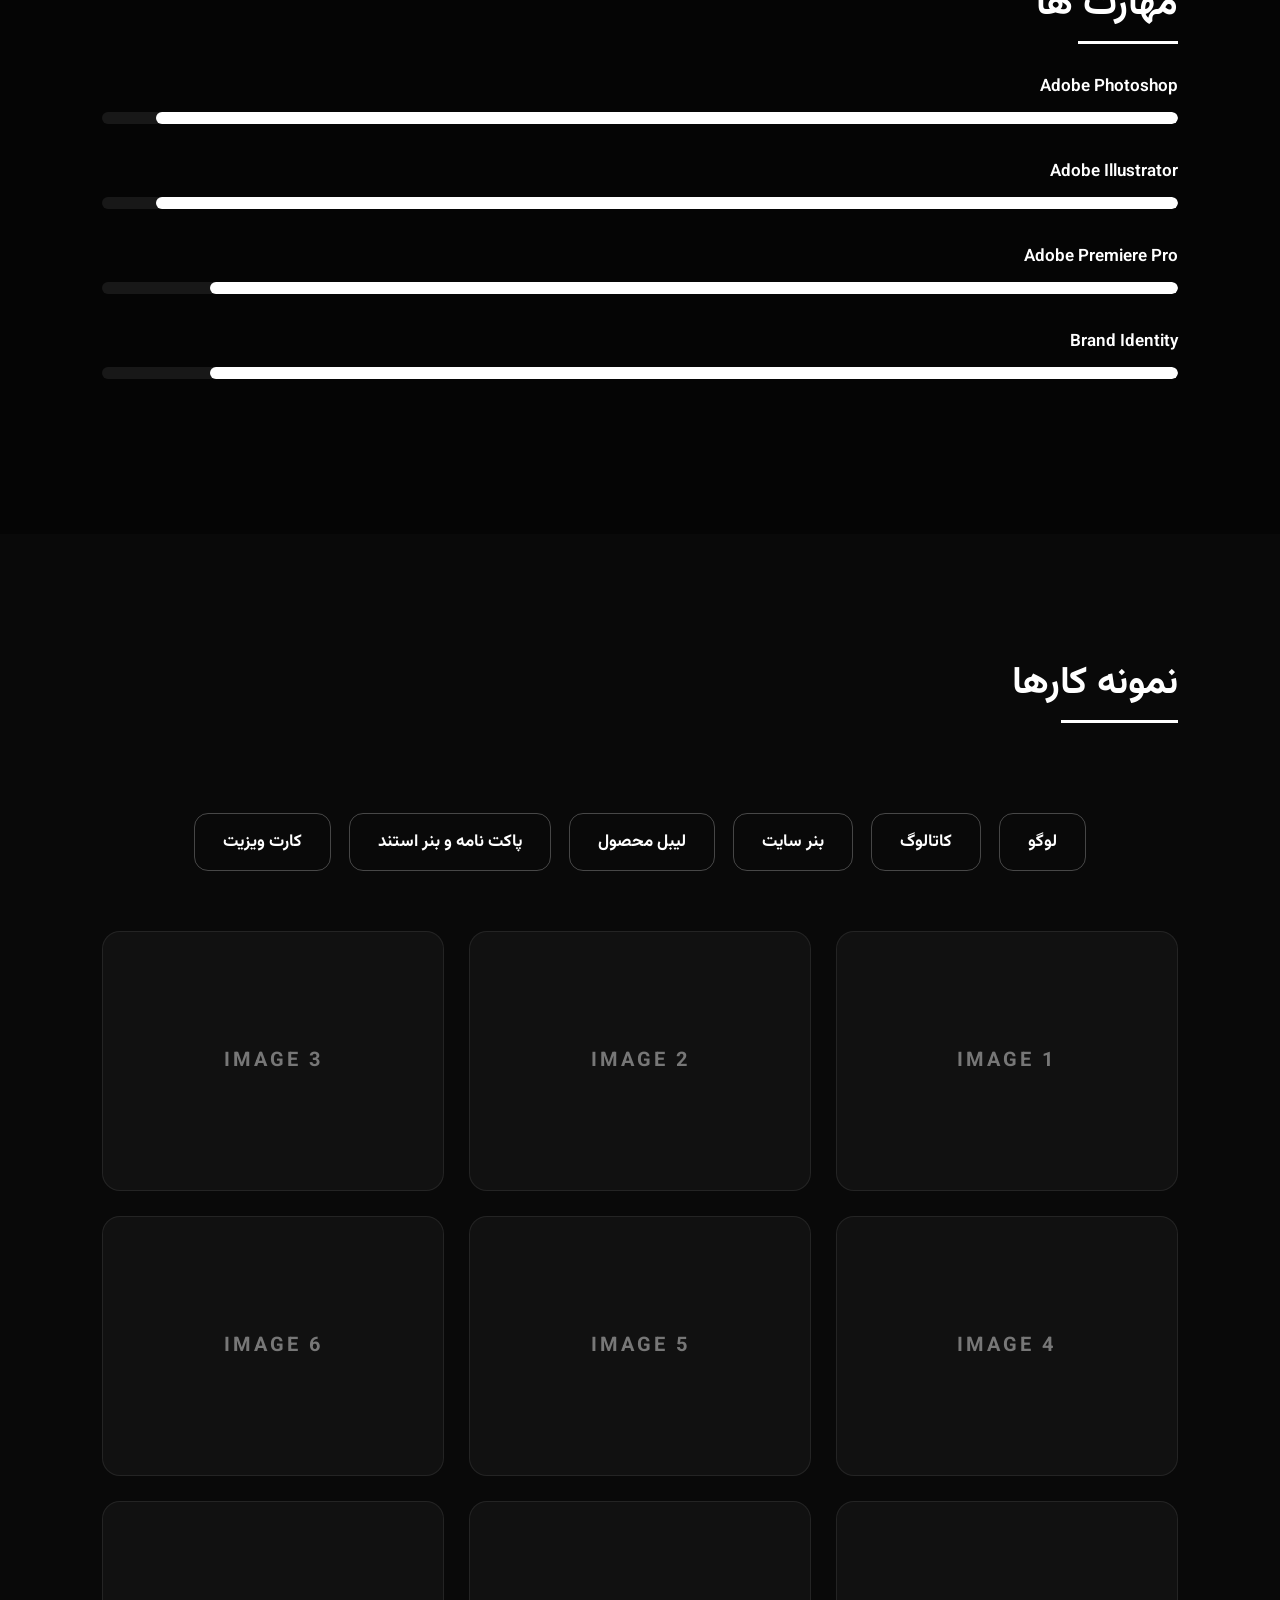
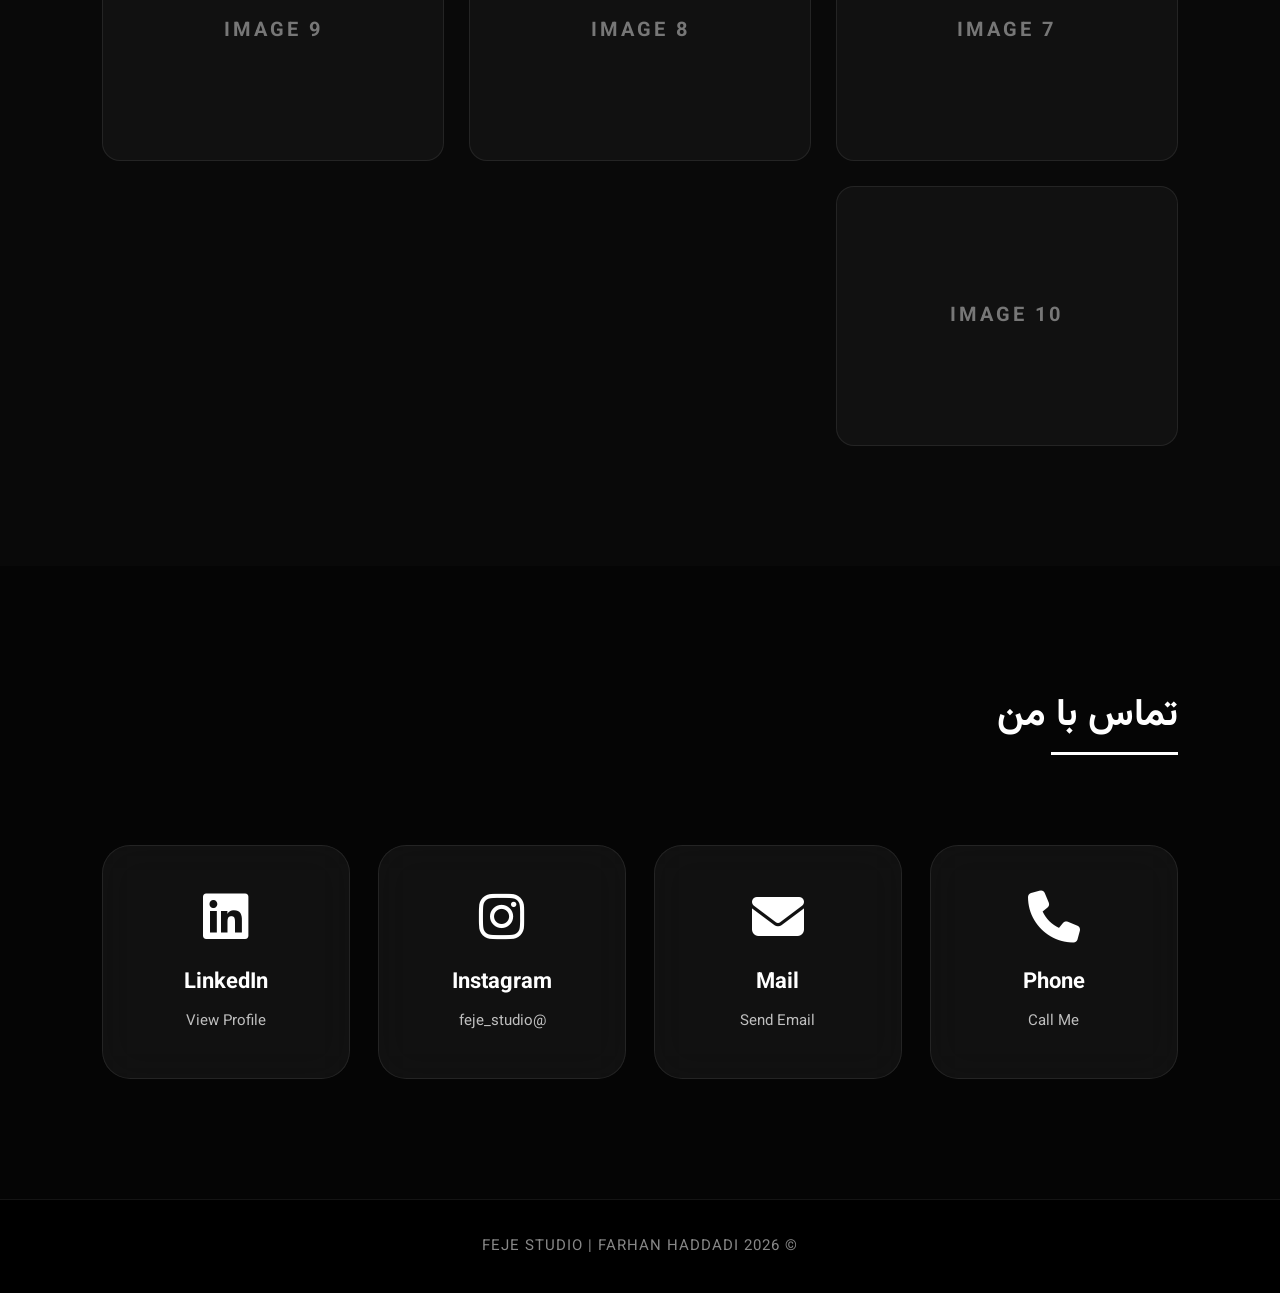
==== commit e11da224: "Update index.html" ====
--- a/index.html
+++ b/index.html
@@ -19,6 +19,8 @@
 
 <link href="https://fonts.googleapis.com/css2?family=Vazirmatn:wght@300;400;500;700;800&display=swap" rel="stylesheet">
 
+<link rel="stylesheet" href="https://cdnjs.cloudflare.com/ajax/libs/font-awesome/6.5.2/css/all.min.css">
+  
 <link rel="stylesheet" href="style.css">
 
 <link rel="stylesheet" href="https://cdn.jsdelivr.net/npm/swiper@11/swiper-bundle.min.css">
--- a/style.css
+++ b/style.css
@@ -669,64 +669,139 @@
         CONTACT
 =========================*/
 
-#contact{
-
-background:#050505;
-
-}
+/* CONTACT */
 
 .contact-box{
 
 display:grid;
 
-grid-template-columns:repeat(auto-fit,minmax(260px,1fr));
-
-gap:25px;
-
-margin-top:50px;
-
-}
-
-.contact-box a{
+grid-template-columns:repeat(auto-fit,minmax(240px,1fr));
+
+gap:28px;
+
+margin-top:60px;
+
+}
+
+.contact-card{
+
+position:relative;
 
 display:flex;
 
+flex-direction:column;
+
+justify-content:center;
+
 align-items:center;
 
-justify-content:center;
-
-height:75px;
+padding:45px 25px;
 
 text-decoration:none;
 
 color:white;
 
-font-size:18px;
-
-background:rgba(255,255,255,.04);
-
-border:1px solid rgba(255,255,255,.12);
-
-border-radius:18px;
-
-transition:.35s;
-
-backdrop-filter:blur(15px);
-
-}
-
-.contact-box a:hover{
-
-background:white;
-
-color:black;
-
-transform:translateY(-8px);
-
-box-shadow:0 0 35px rgba(255,255,255,.25);
-
-}
-
+background:rgba(255,255,255,.05);
+
+border:1px solid rgba(255,255,255,.08);
+
+border-radius:28px;
+
+backdrop-filter:blur(20px);
+
+overflow:hidden;
+
+transition:.45s;
+
+}
+
+.contact-card::before{
+
+content:"";
+
+position:absolute;
+
+top:-80%;
+
+left:-80%;
+
+width:250%;
+
+height:250%;
+
+background:radial-gradient(circle,rgba(255,255,255,.18),transparent 70%);
+
+transform:rotate(25deg);
+
+transition:.6s;
+
+opacity:0;
+
+}
+
+.contact-card:hover::before{
+
+opacity:1;
+
+top:-30%;
+
+left:-30%;
+
+}
+
+.contact-card:hover{
+
+transform:translateY(-12px);
+
+box-shadow:0 20px 50px rgba(255,255,255,.15);
+
+border-color:white;
+
+}
+
+.contact-card i{
+
+font-size:52px;
+
+margin-bottom:22px;
+
+transition:.4s;
+
+}
+
+.contact-card h3{
+
+font-family:"Vazirmatn",sans-serif;
+
+font-size:22px;
+
+font-weight:700;
+
+margin-bottom:10px;
+
+}
+
+.contact-card p{
+
+font-size:15px;
+
+color:#bfbfbf;
+
+transition:.4s;
+
+}
+
+.contact-card:hover i{
+
+transform:scale(1.18) rotate(8deg);
+
+}
+
+.contact-card:hover p{
+
+color:white;
+
+}
 /*=========================
         FOOTER
 =========================*/
@@ -1203,6 +1278,52 @@
 }
 
 }
+
+@keyframes float{
+
+0%{
+
+transform:translateY(0px);
+
+}
+
+50%{
+
+transform:translateY(-8px);
+
+}
+
+100%{
+
+transform:translateY(0px);
+
+}
+
+}
+
+.contact-card{
+
+animation:float 6s ease-in-out infinite;
+
+}
+
+.contact-card:nth-child(2){
+
+animation-delay:.4s;
+
+}
+
+.contact-card:nth-child(3){
+
+animation-delay:.8s;
+
+}
+
+.contact-card:nth-child(4){
+
+animation-delay:1.2s;
+
+}
 /*=========================
       END OF FILE
 =========================*/
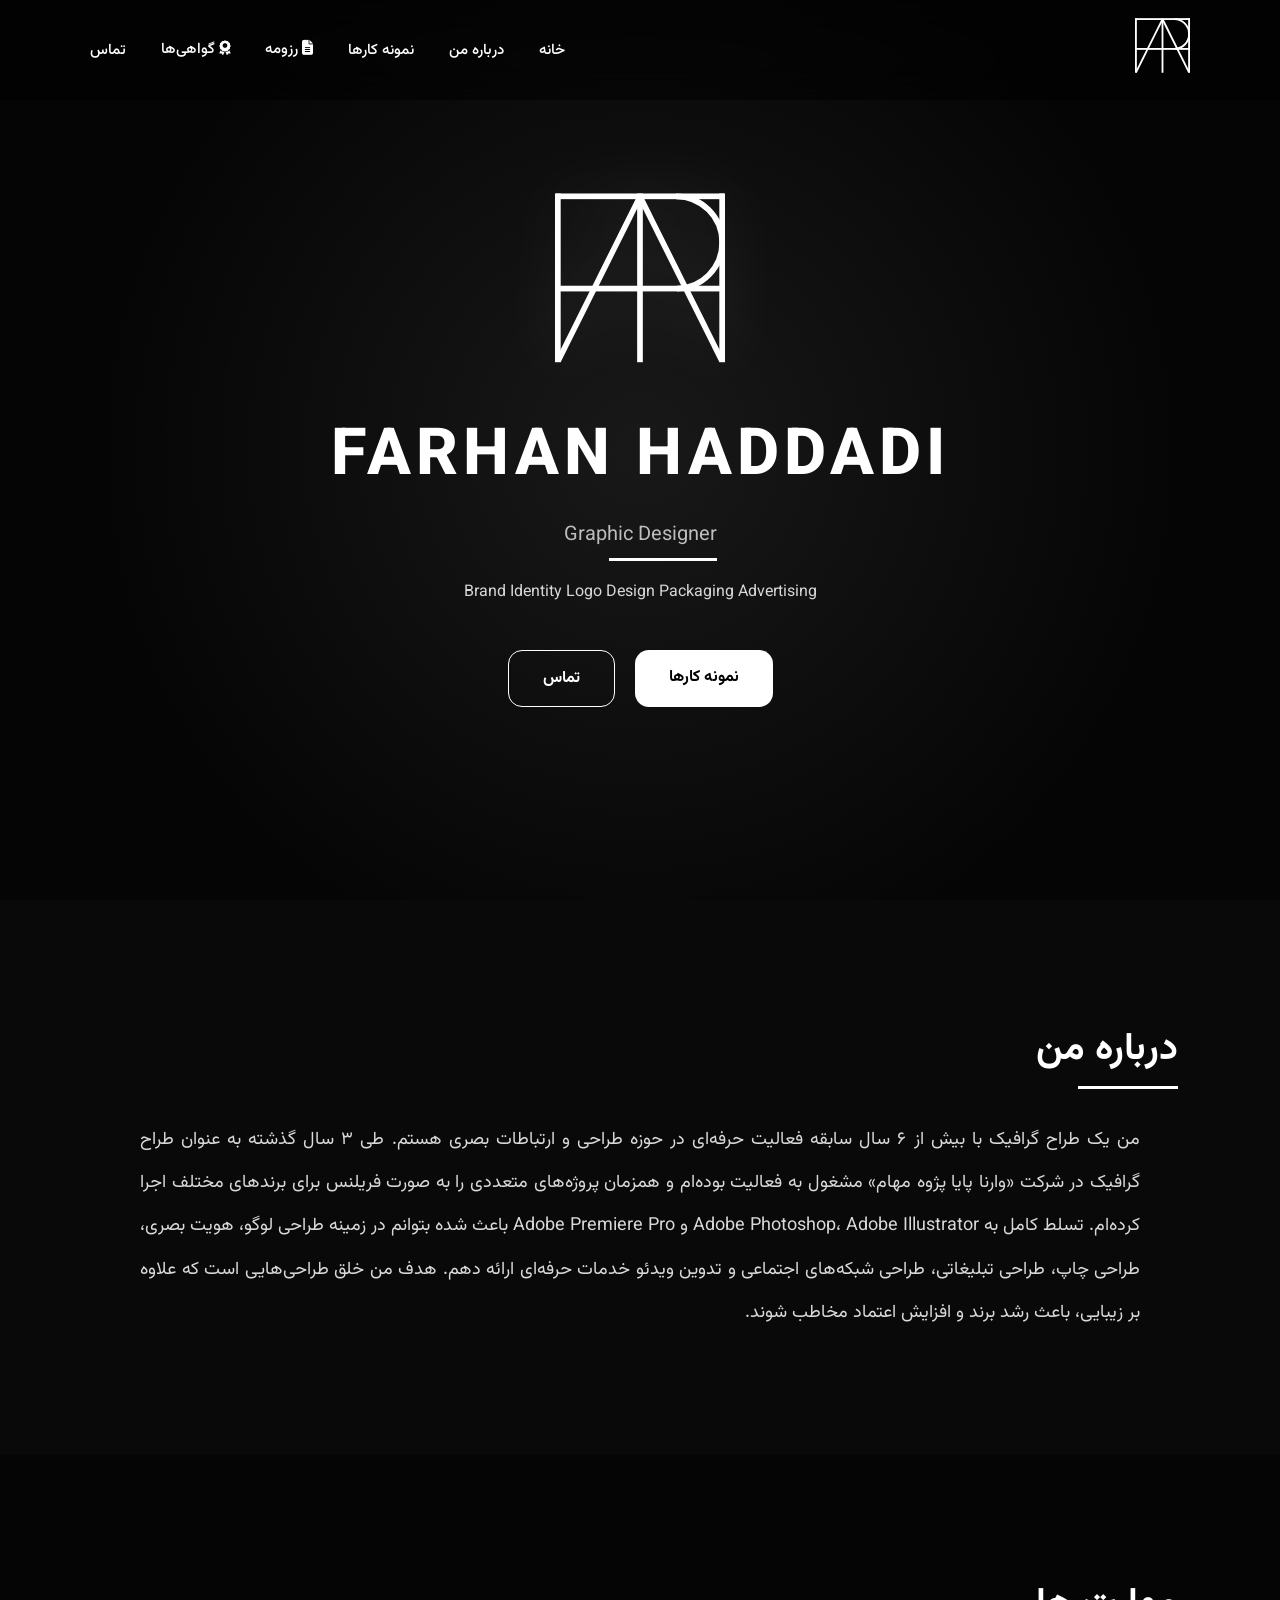
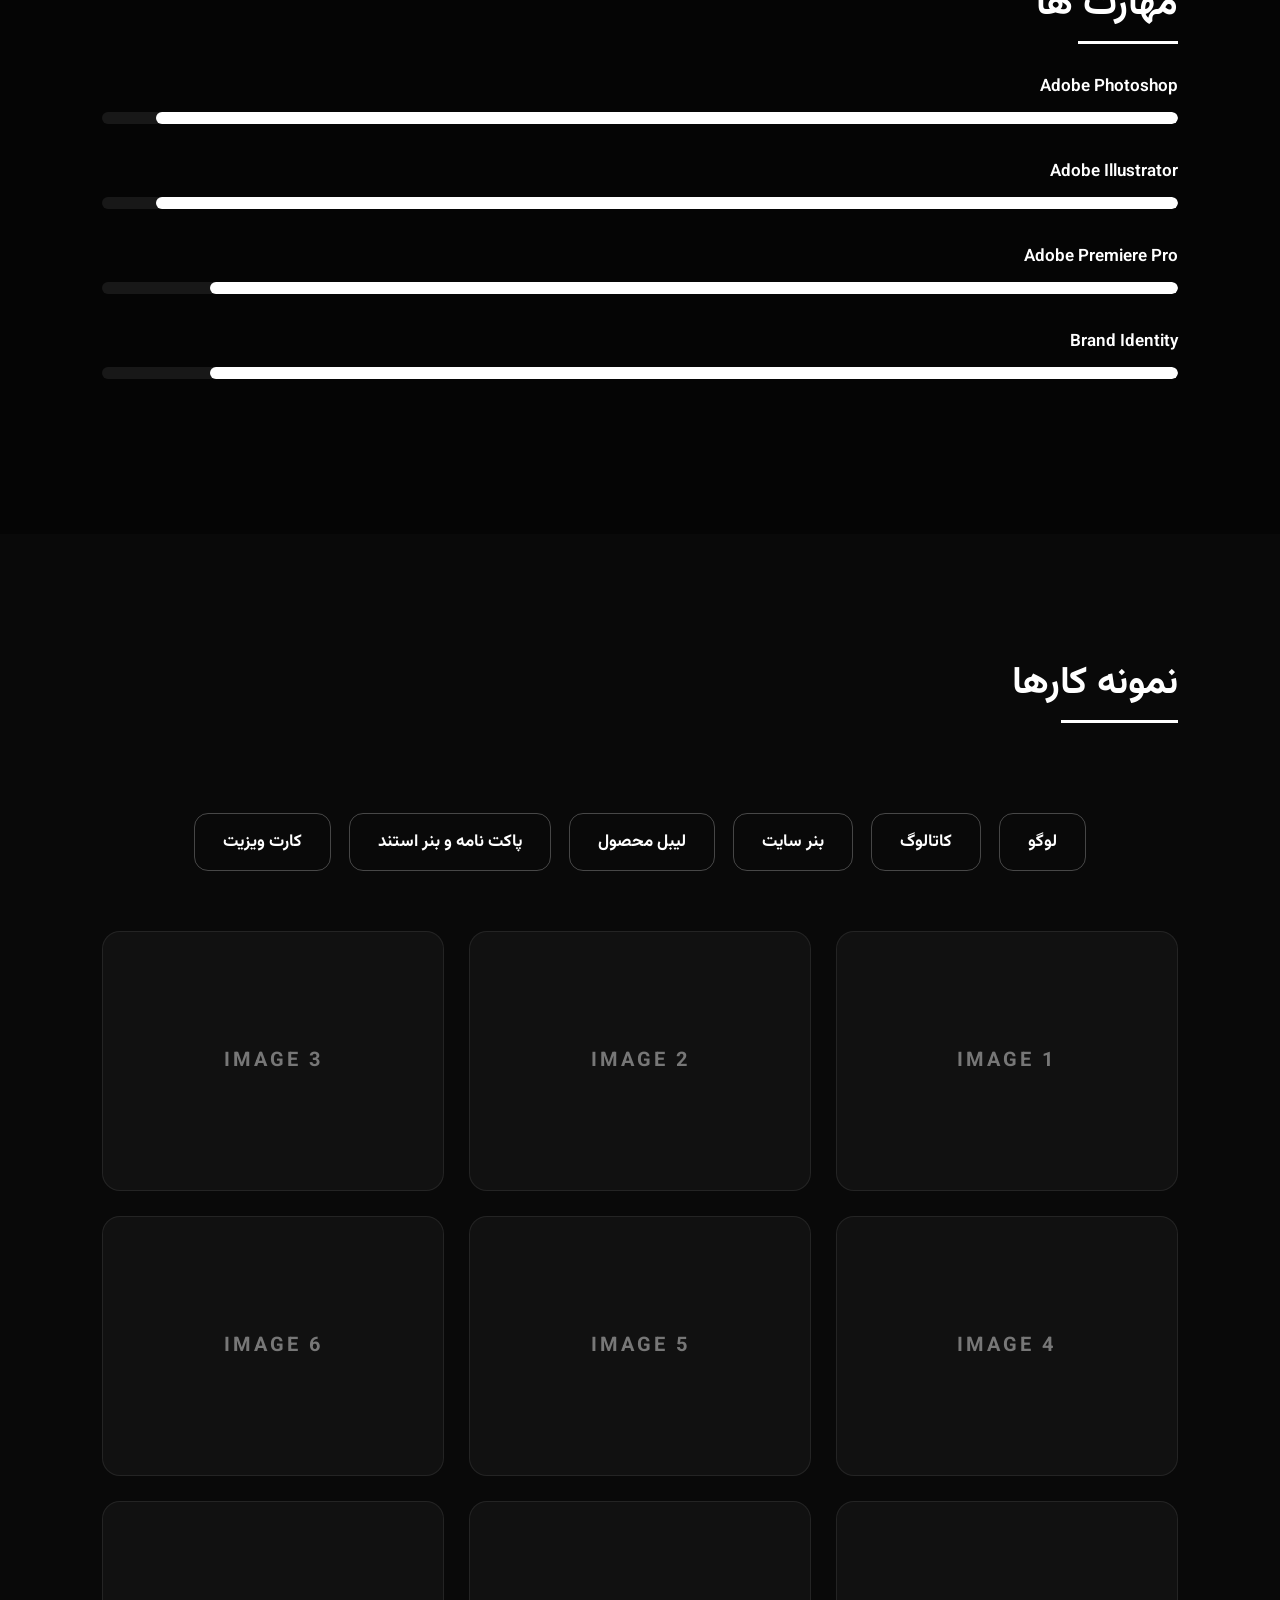
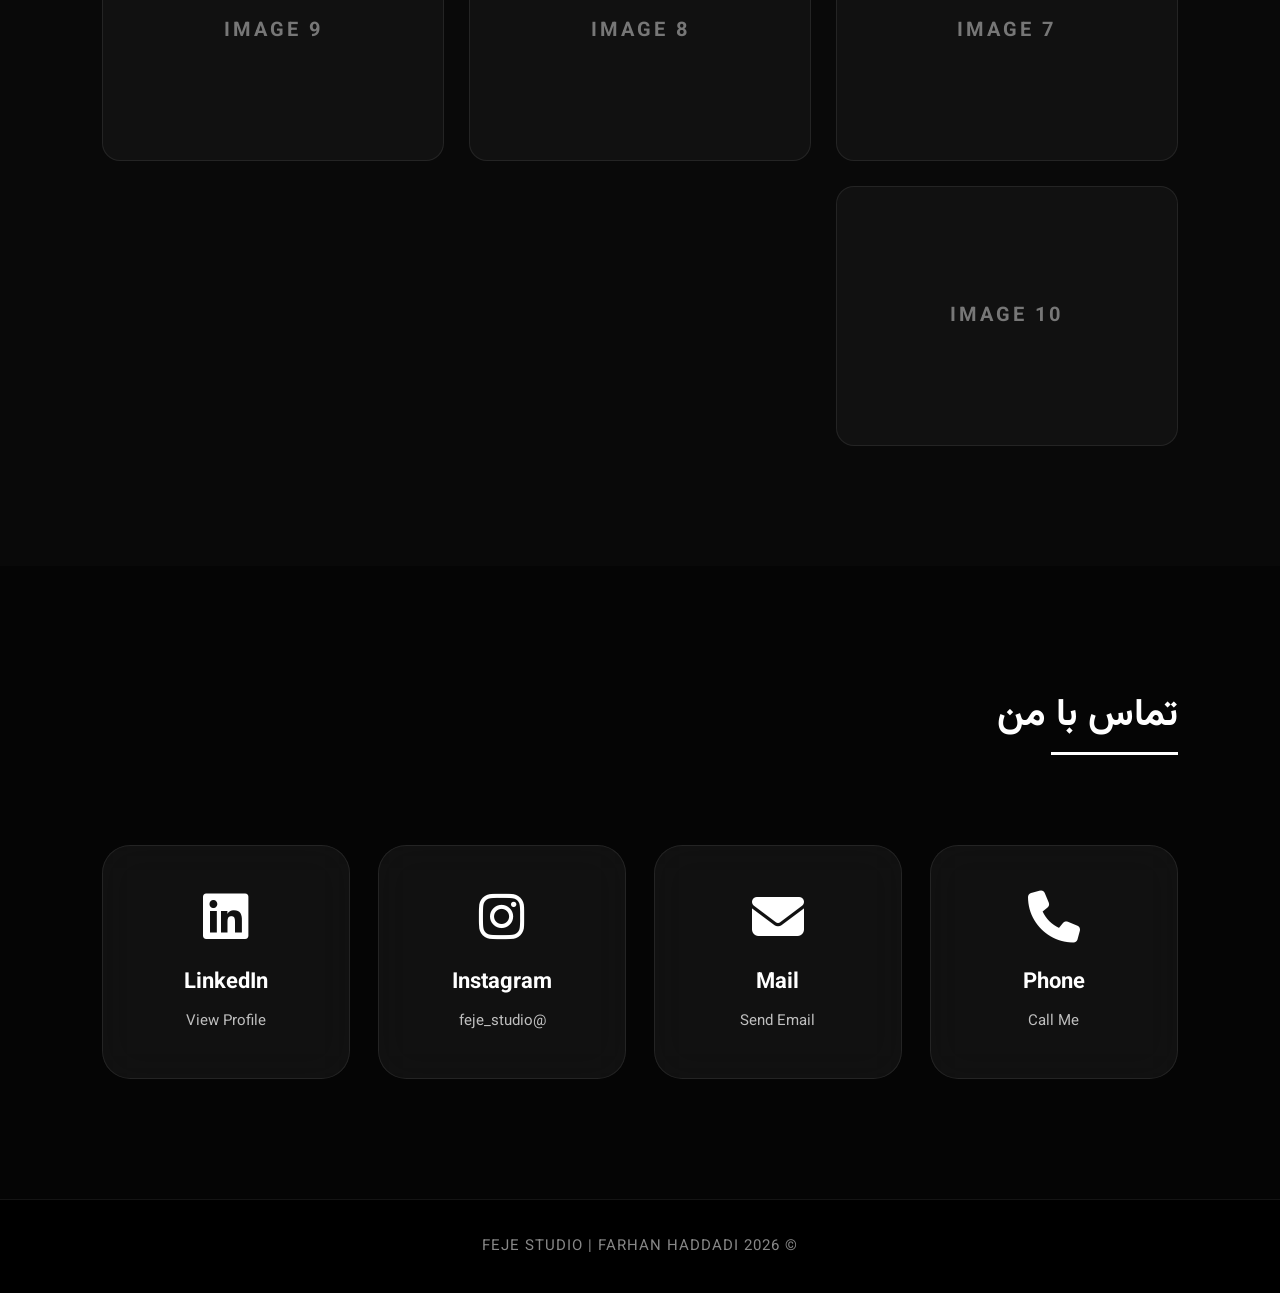
==== commit 0ad8197c: "Update index.html" ====
--- a/index.html
+++ b/index.html
@@ -50,6 +50,16 @@
 
 <li><a href="#portfolio">نمونه کارها</a></li>
 
+<a href="resume.html">
+    <i class="fa-solid fa-file-lines"></i>
+    رزومه
+</a>
+
+<a href="certificates.html">
+    <i class="fa-solid fa-award"></i>
+    گواهی‌ها
+</a>
+
 <li><a href="#contact">تماس</a></li>
 
 </ul>
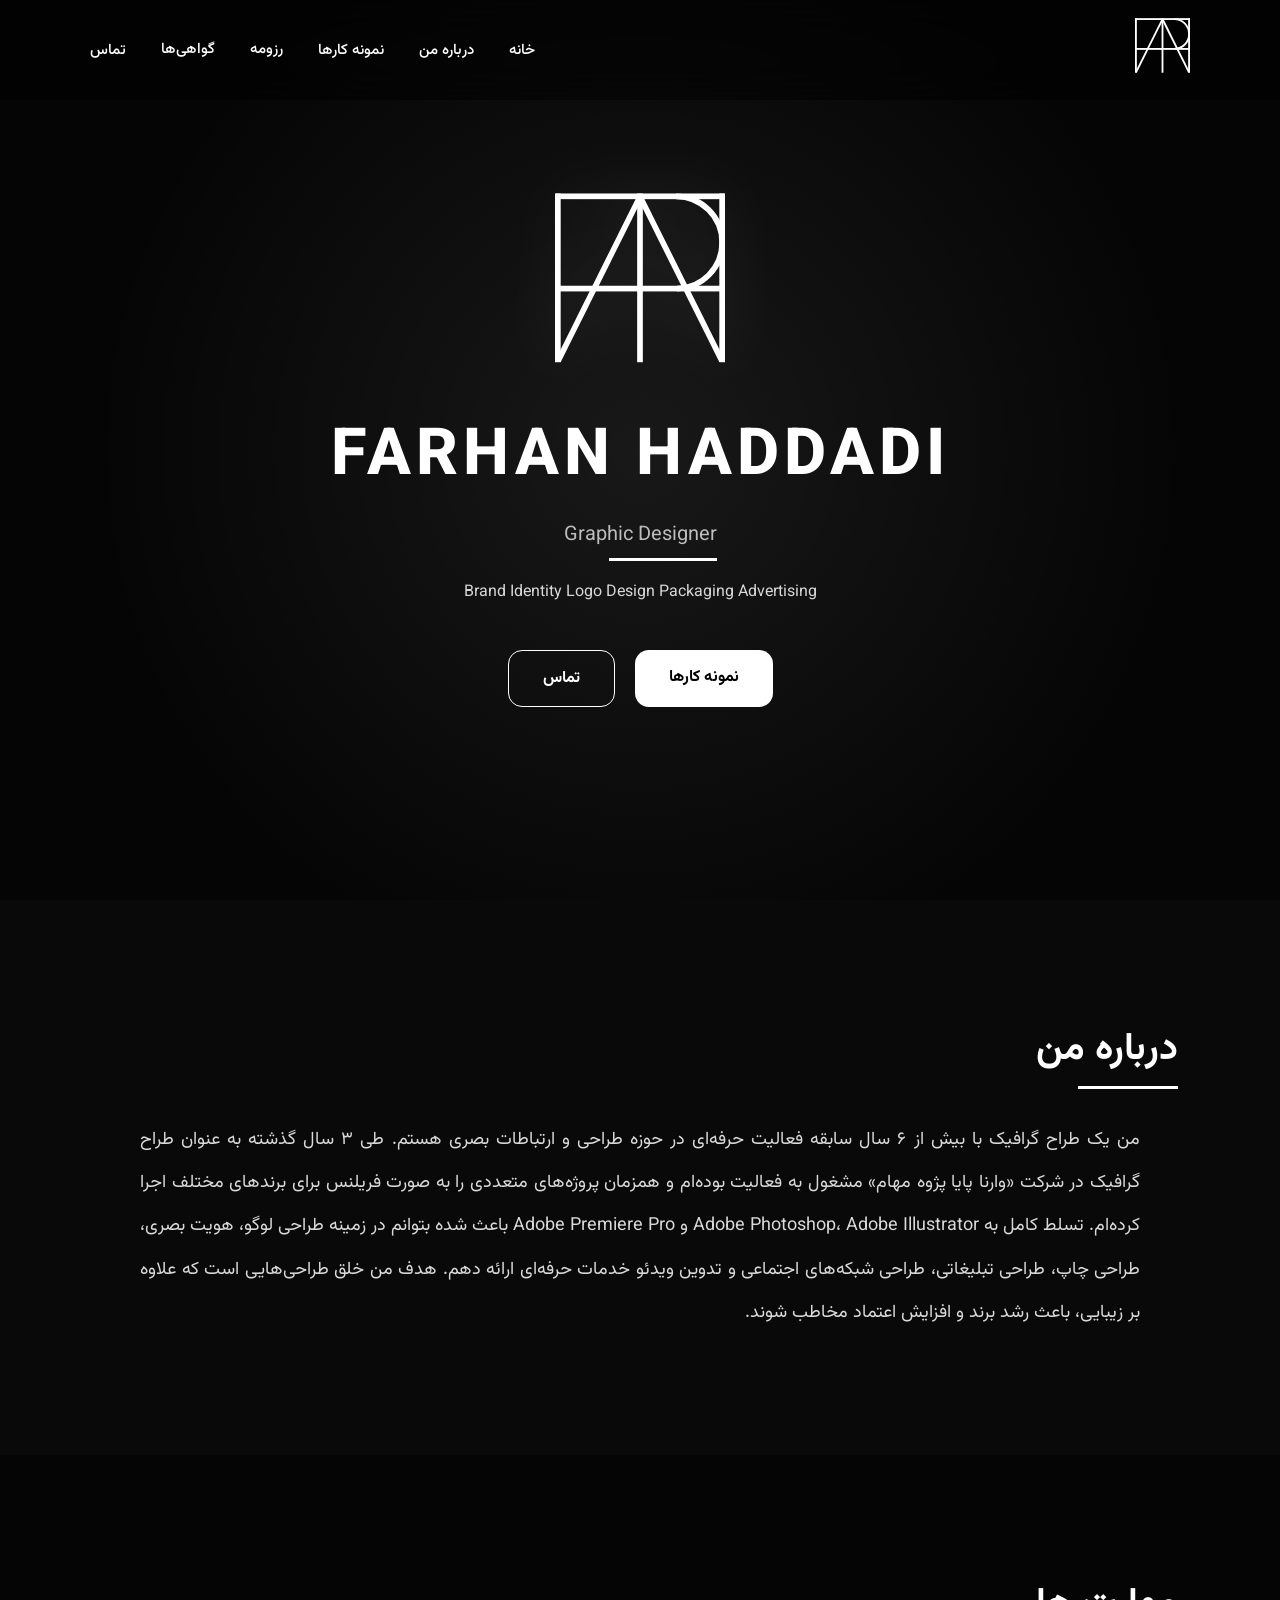
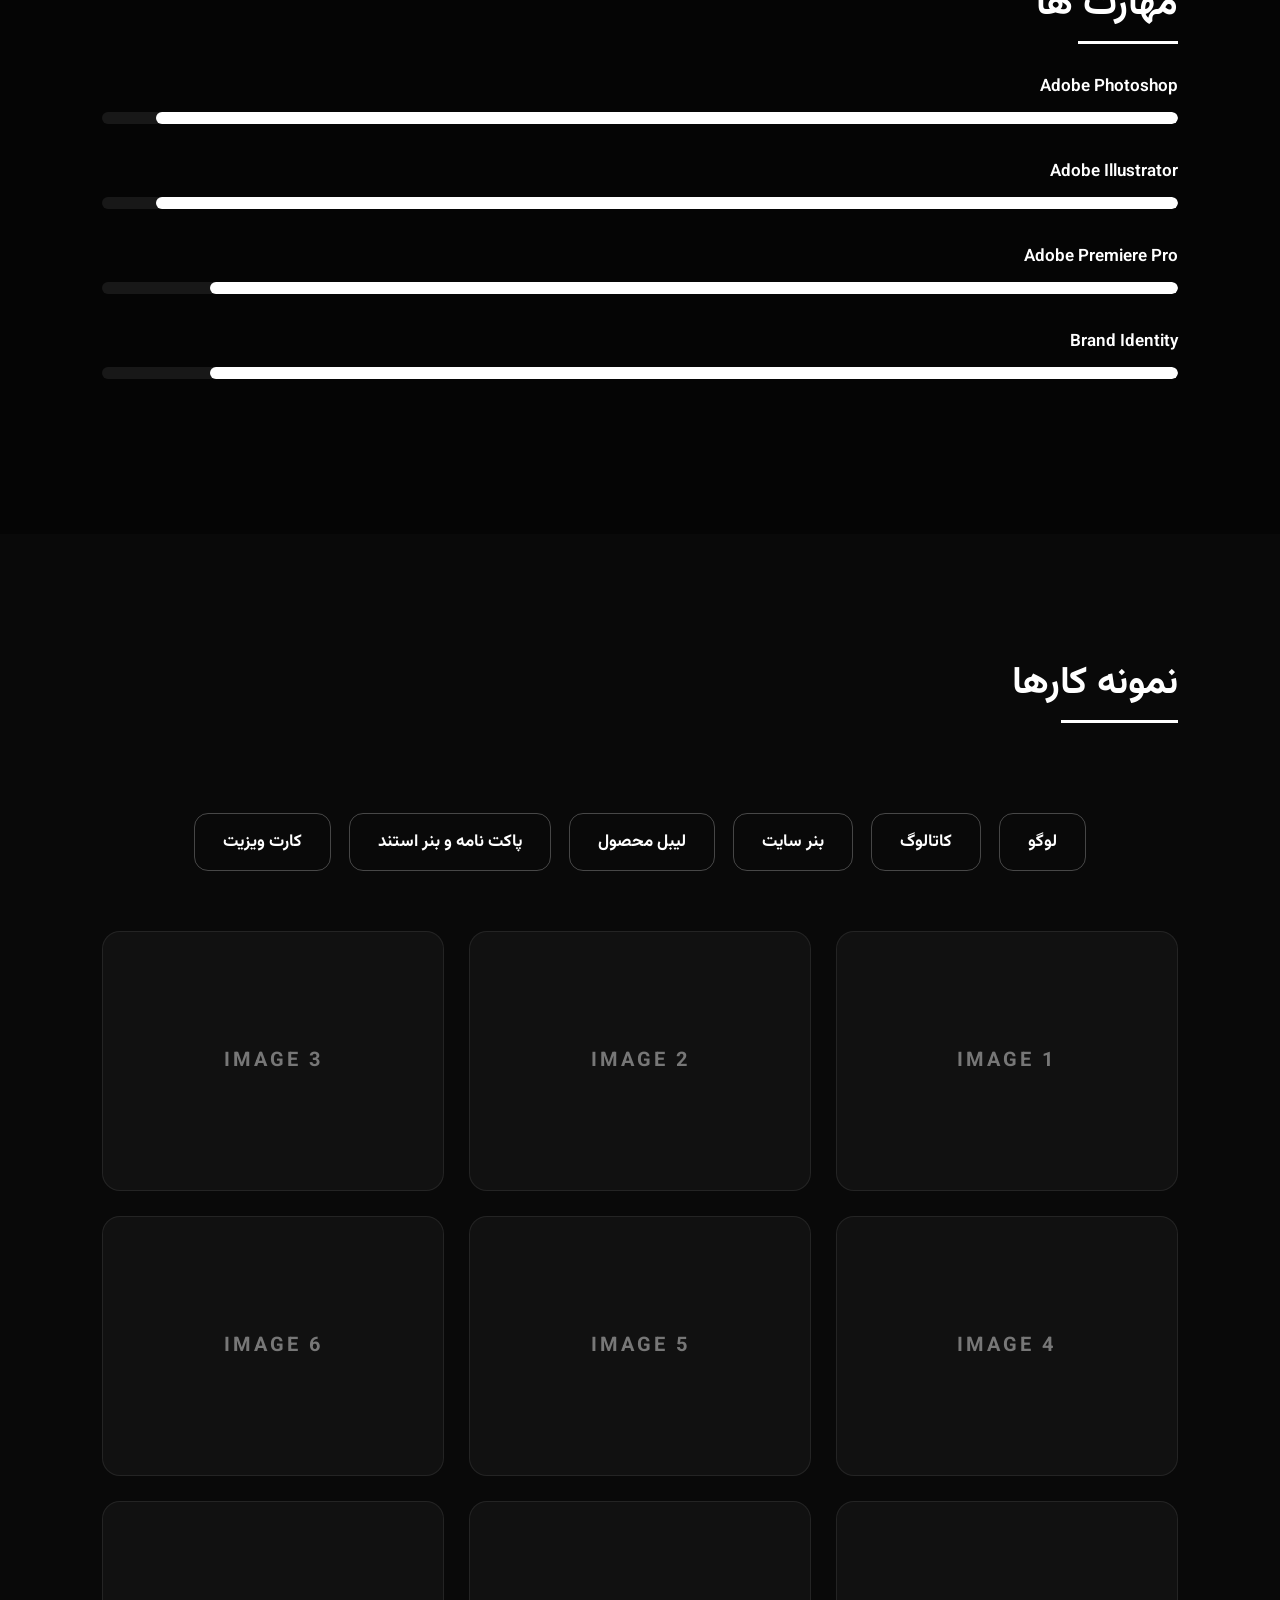
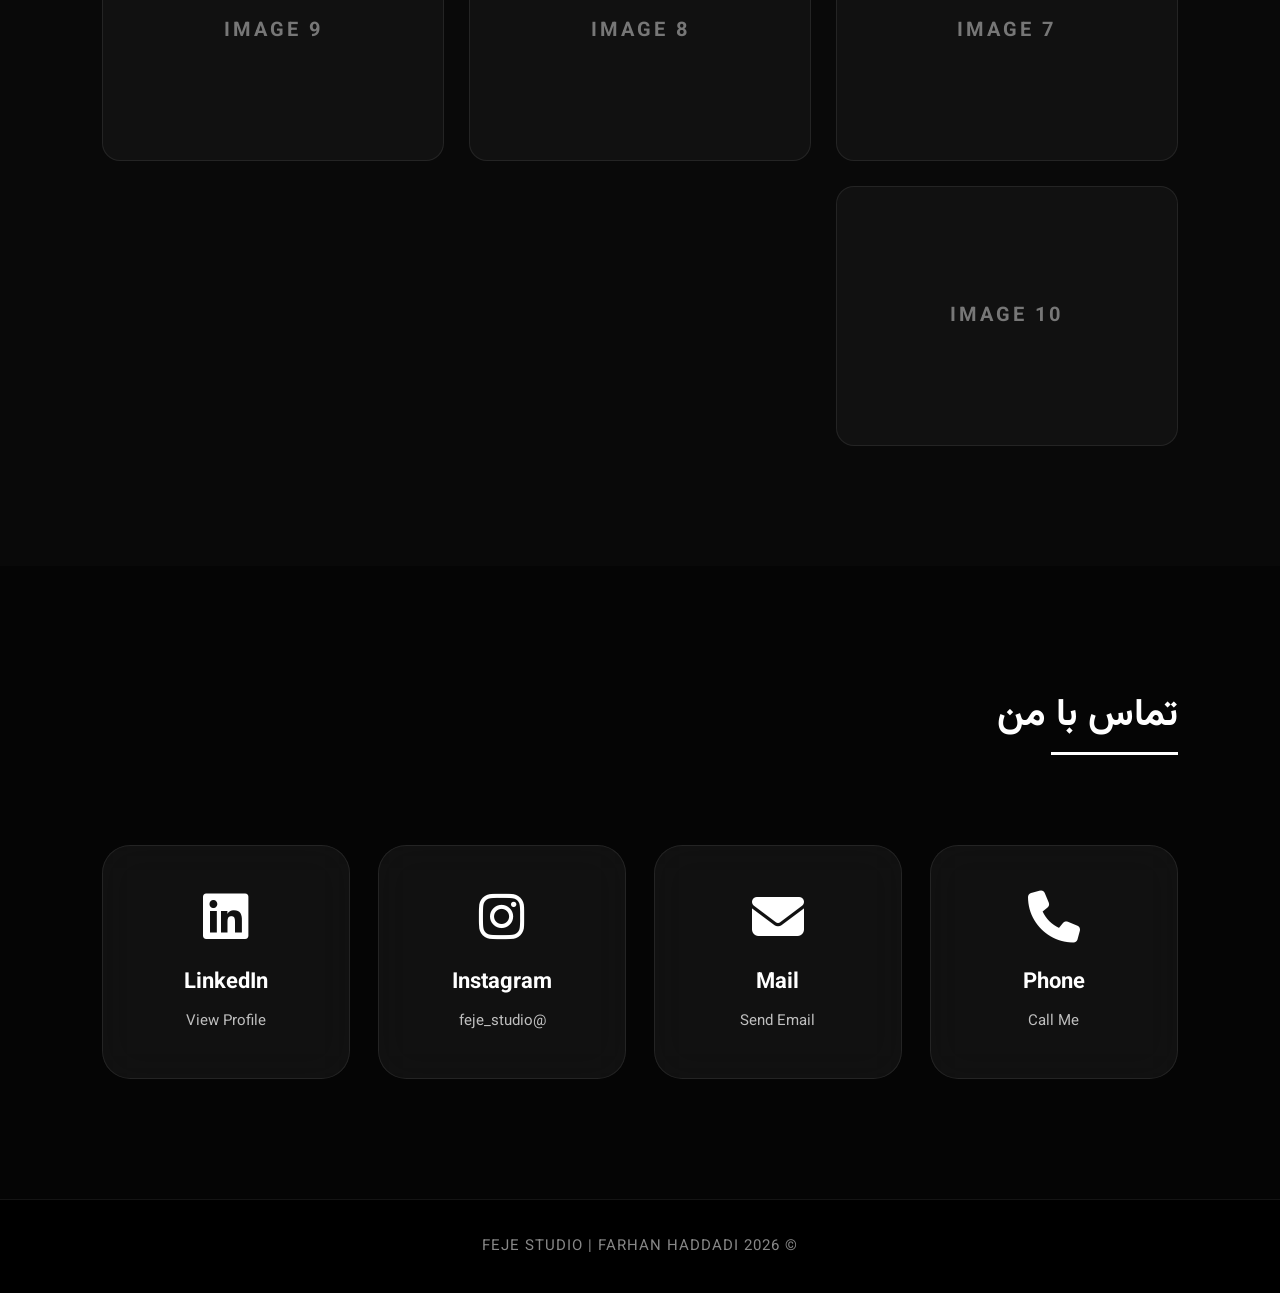
==== commit 0f0a5fd5: "Update index.html" ====
--- a/index.html
+++ b/index.html
@@ -51,12 +51,10 @@
 <li><a href="#portfolio">نمونه کارها</a></li>
 
 <a href="resume.html">
-    <i class="fa-solid fa-file-lines"></i>
     رزومه
 </a>
 
 <a href="certificates.html">
-    <i class="fa-solid fa-award"></i>
     گواهی‌ها
 </a>
 
--- a/style.css
+++ b/style.css
@@ -1324,6 +1324,116 @@
 animation-delay:1.2s;
 
 }
+
+.dark-page{
+    background:#0b0b0b;
+    color:#fff;
+    font-family:"Vazirmatn",sans-serif;
+}
+
+.resume-container{
+    max-width:1200px;
+    margin:0 auto;
+    padding:80px 20px;
+    text-align:center;
+}
+
+.pdf-viewer{
+    width:100%;
+    height:850px;
+    border-radius:20px;
+    overflow:hidden;
+    margin:40px 0;
+}
+
+.pdf-viewer iframe{
+    width:100%;
+    height:100%;
+    border:none;
+}
+
+.resume-buttons{
+    display:flex;
+    justify-content:center;
+    gap:20px;
+    flex-wrap:wrap;
+}
+
+.download-btn,
+.back-btn{
+    display:inline-flex;
+    align-items:center;
+    gap:10px;
+    padding:15px 30px;
+    border-radius:14px;
+    text-decoration:none;
+    transition:.3s;
+}
+
+.download-btn{
+    background:#fff;
+    color:#000;
+}
+
+.back-btn{
+    border:1px solid #fff;
+    color:#fff;
+}
+
+.download-btn:hover,
+.back-btn:hover{
+    transform:translateY(-4px);
+}
+
+.certificates-page{
+    max-width:1400px;
+    margin:0 auto;
+    padding:80px 20px;
+}
+
+#certificateLightbox{
+    display:none;
+    position:fixed;
+    inset:0;
+    background:rgba(0,0,0,.95);
+    justify-content:center;
+    align-items:center;
+    z-index:9999;
+}
+
+#certificateLightbox img{
+    max-width:90%;
+    max-height:90%;
+    border-radius:16px;
+}
+
+#certificateLightbox .prev,
+#certificateLightbox .next{
+    position:absolute;
+    top:50%;
+    transform:translateY(-50%);
+    width:60px;
+    height:60px;
+    border:none;
+    border-radius:50%;
+    cursor:pointer;
+}
+
+#certificateLightbox .prev{
+    left:30px;
+}
+
+#certificateLightbox .next{
+    right:30px;
+}
+
+#certificateLightbox span{
+    position:absolute;
+    top:20px;
+    right:30px;
+    font-size:50px;
+    cursor:pointer;
+}
 /*=========================
       END OF FILE
 =========================*/
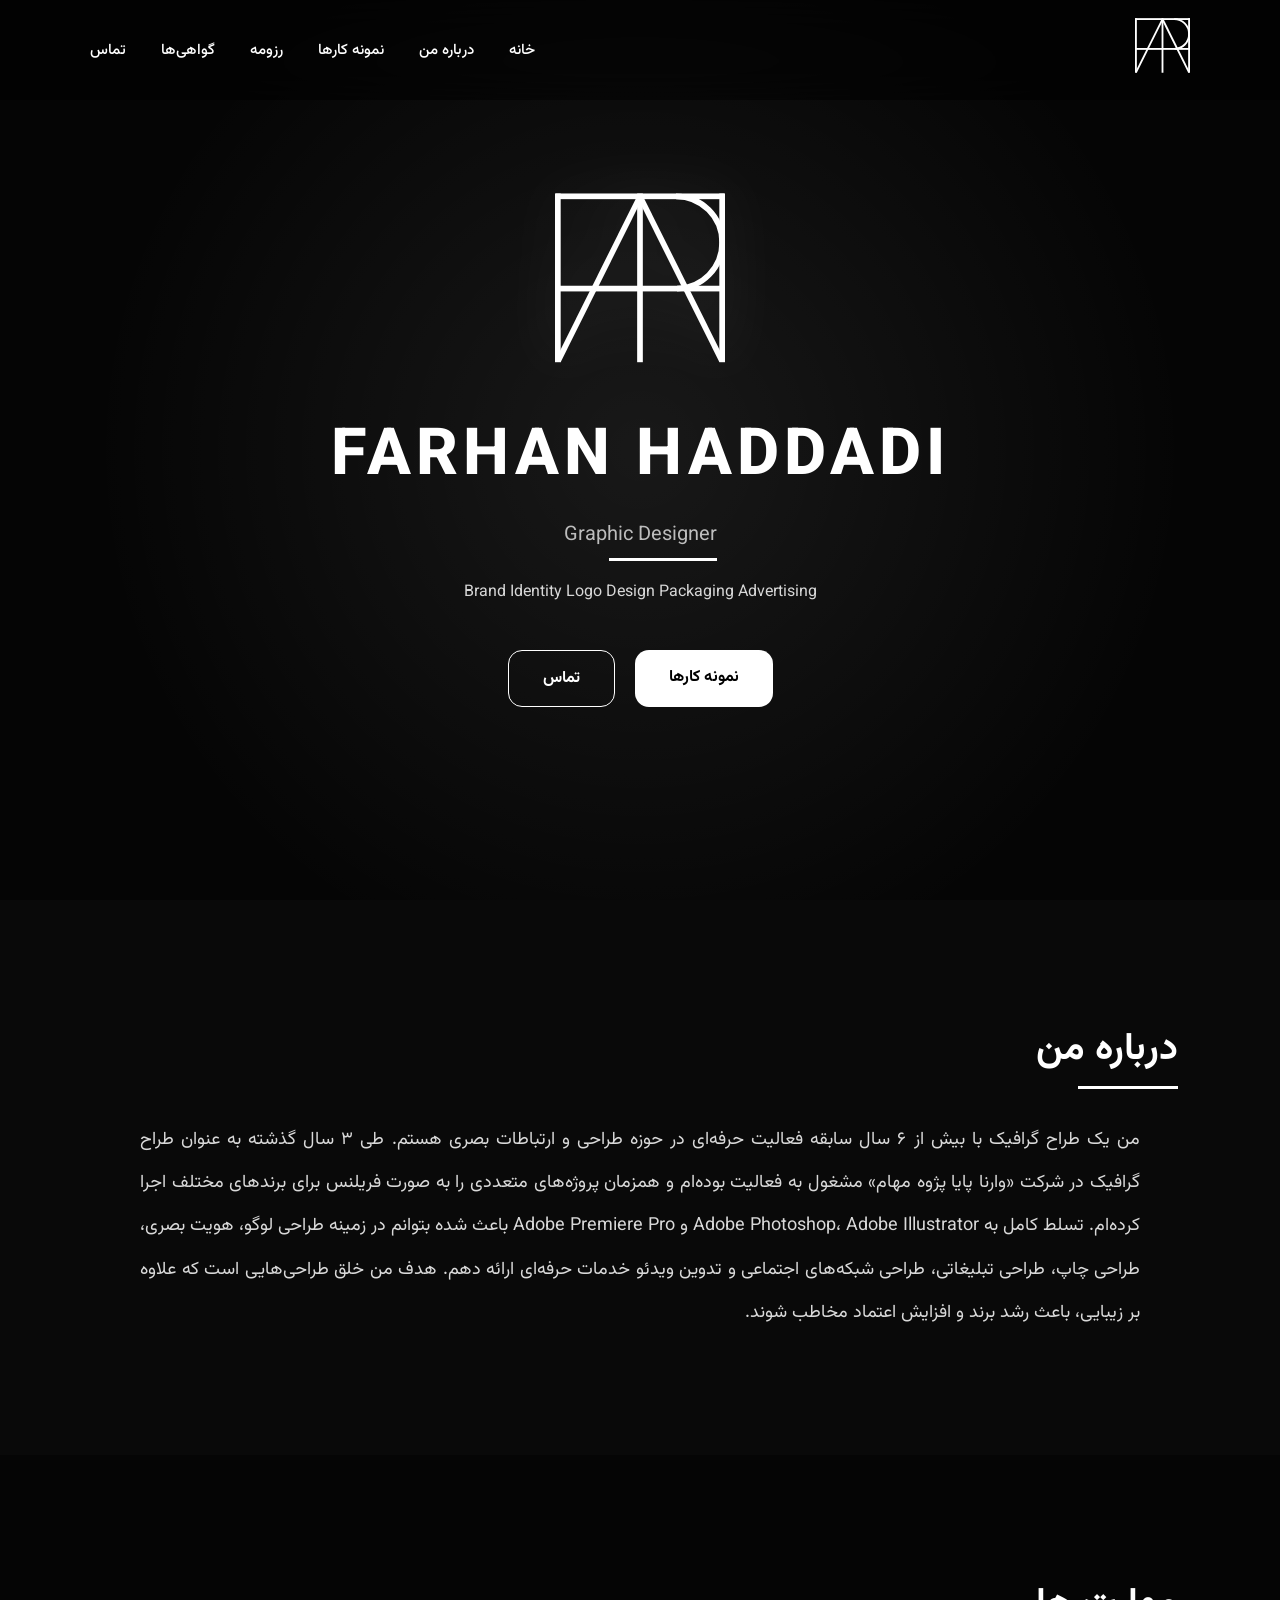
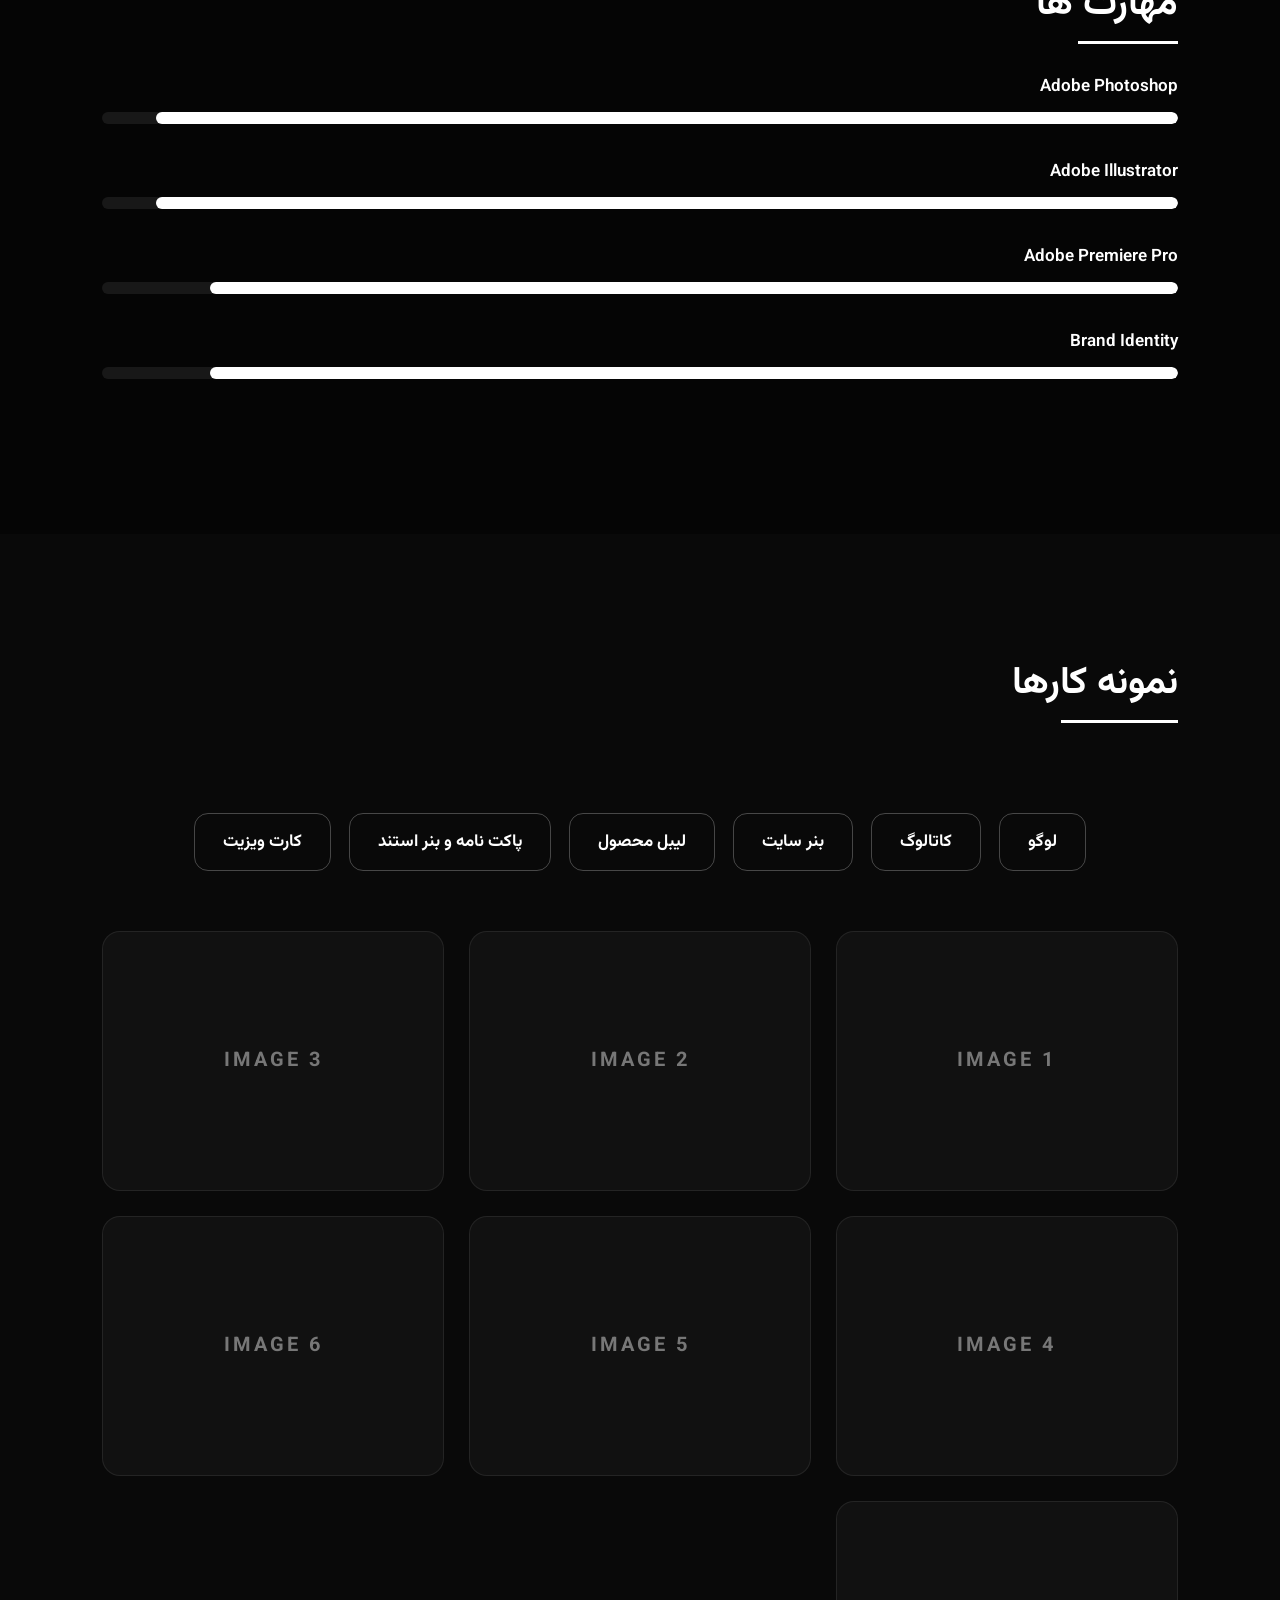
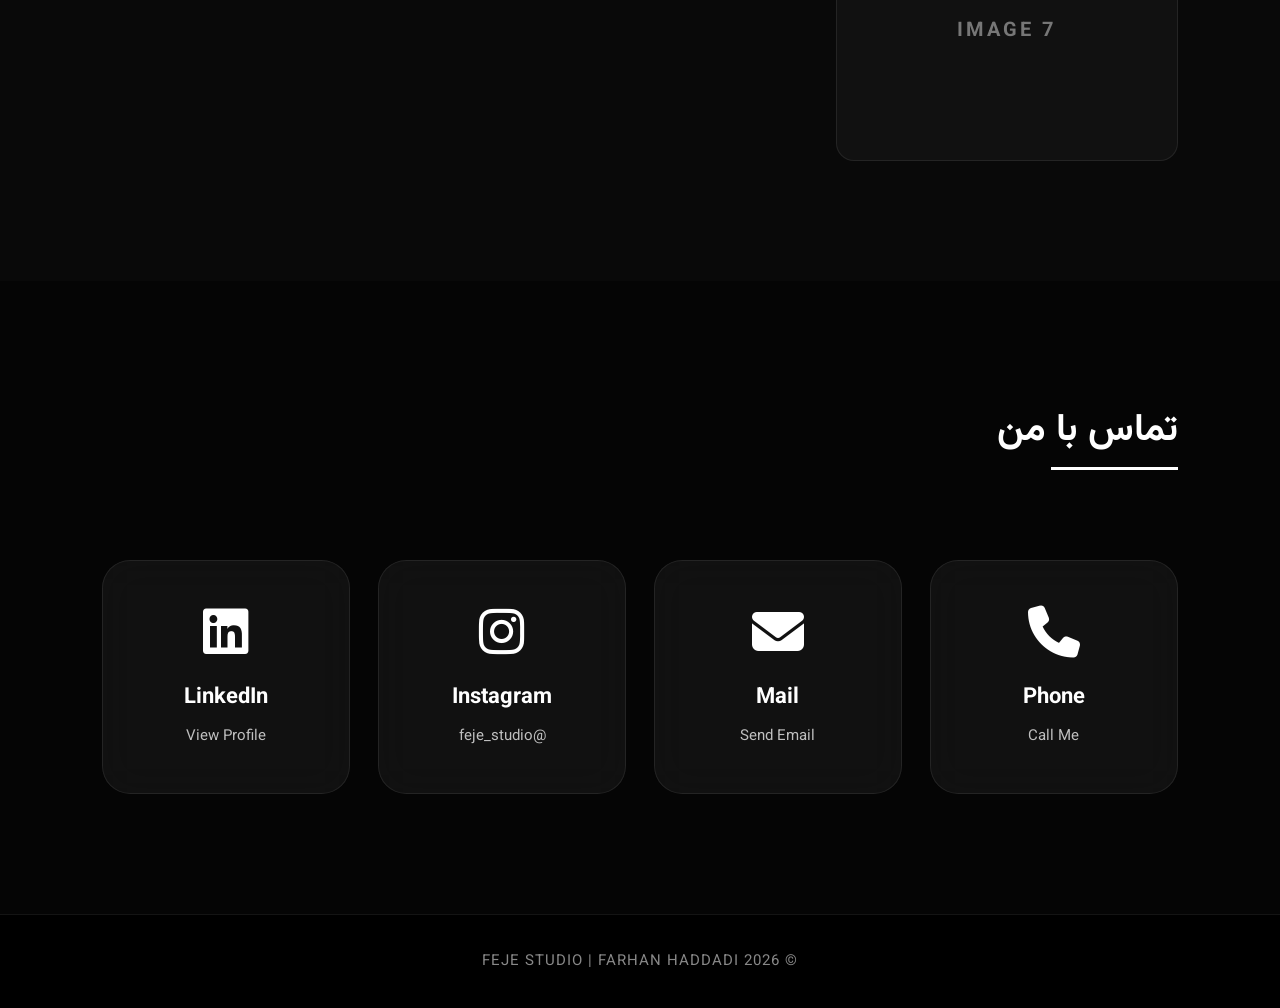
==== commit c69a716c: "Update index.html" ====
--- a/index.html
+++ b/index.html
@@ -1,6 +1,8 @@
 <!DOCTYPE html>
 <html lang="fa" dir="rtl">
 
+  <link rel="icon" type="image/x-icon" href="favicon.ico"> 
+  
 <head>
 
 <meta charset="UTF-8">
--- a/style.css
+++ b/style.css
@@ -1434,6 +1434,50 @@
     font-size:50px;
     cursor:pointer;
 }
+
+nav a{
+    display:flex;
+    align-items:center;
+    gap:0;
+}
+
+/* ===== Certificates ===== */
+
+.certificate-grid{
+    display:grid;
+    grid-template-columns:repeat(auto-fit,minmax(300px,1fr));
+    gap:30px;
+    margin-top:40px;
+}
+
+.certificate-card{
+    background:#111;
+    border:1px solid rgba(255,255,255,.1);
+    border-radius:20px;
+    overflow:hidden;
+    transition:.3s;
+    cursor:pointer;
+}
+
+.certificate-card:hover{
+    transform:translateY(-8px);
+    box-shadow:0 15px 35px rgba(255,255,255,.08);
+}
+
+.certificate-card img{
+    width:100%;
+    height:220px;
+    object-fit:contain;
+    background:#000;
+    padding:20px;
+}
+
+.certificate-card h3{
+    padding:15px;
+    text-align:center;
+    color:#fff;
+    font-size:20px;
+}
 /*=========================
       END OF FILE
 =========================*/
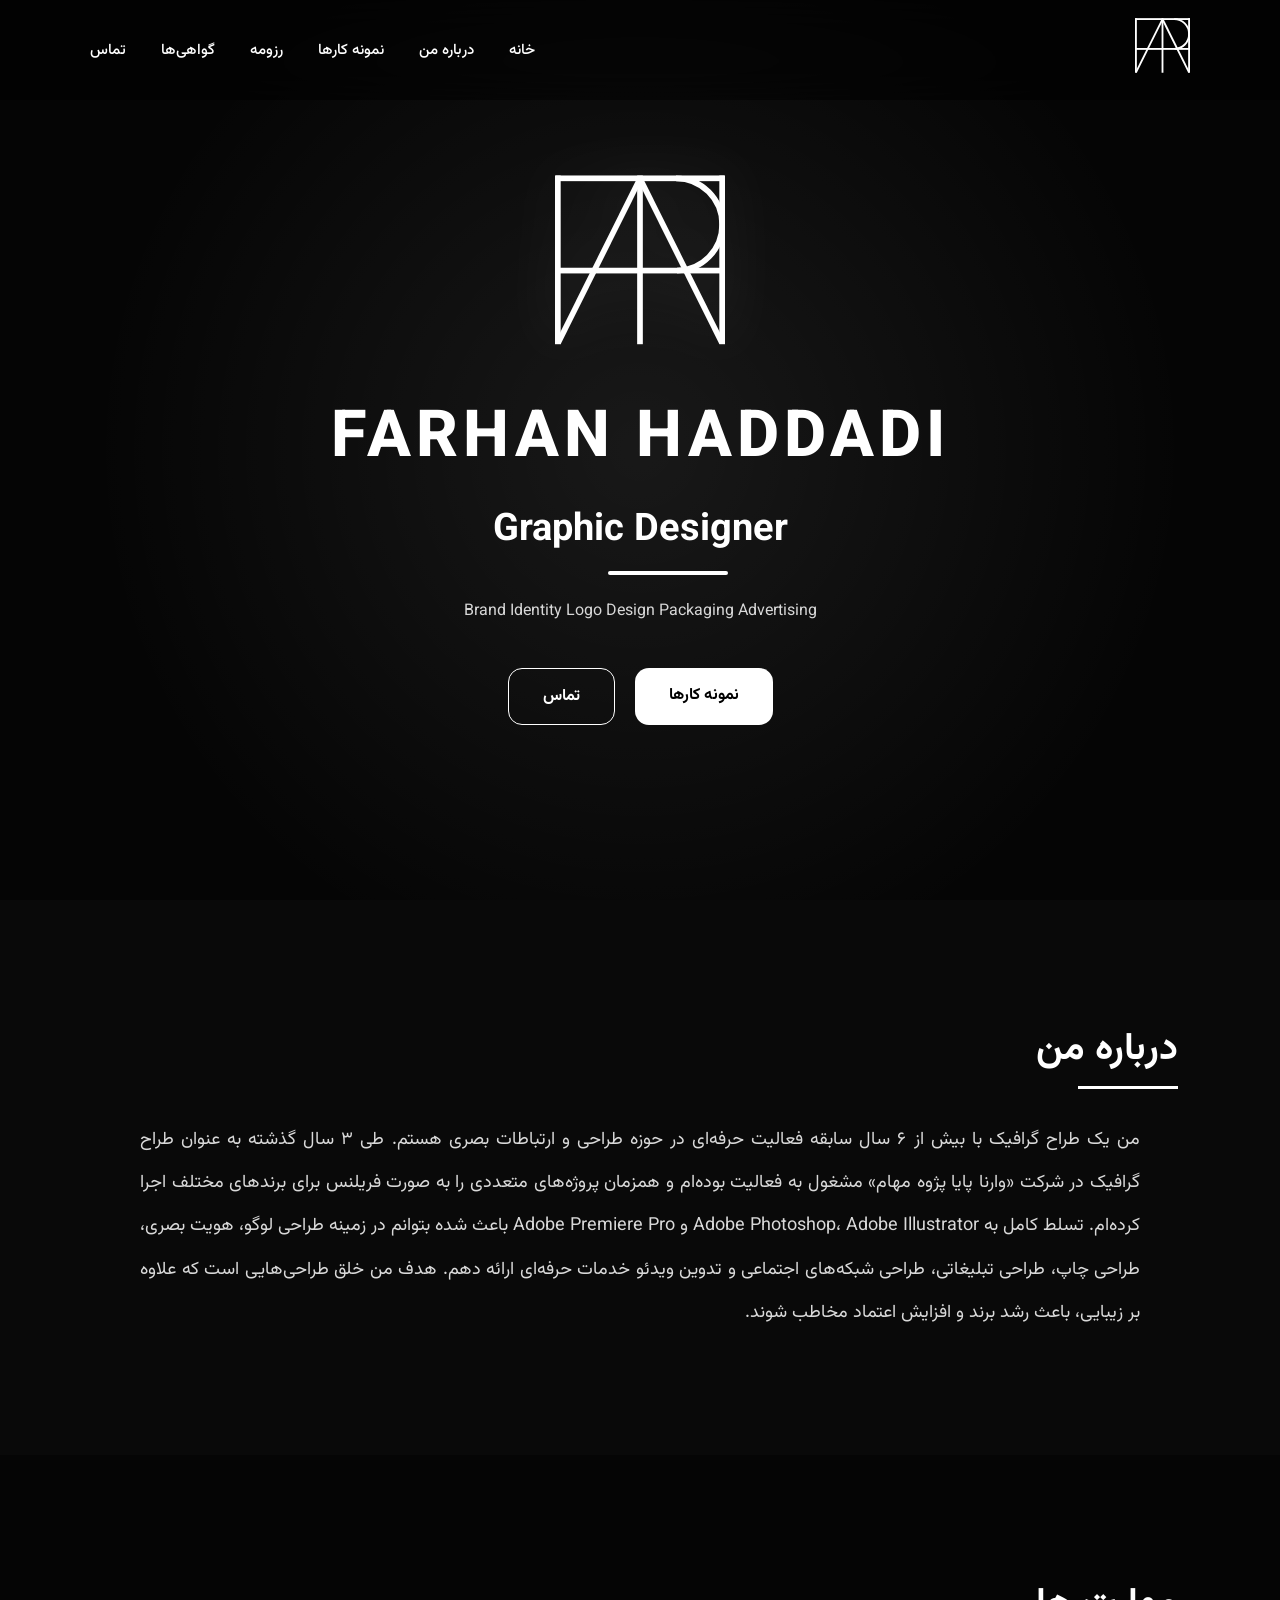
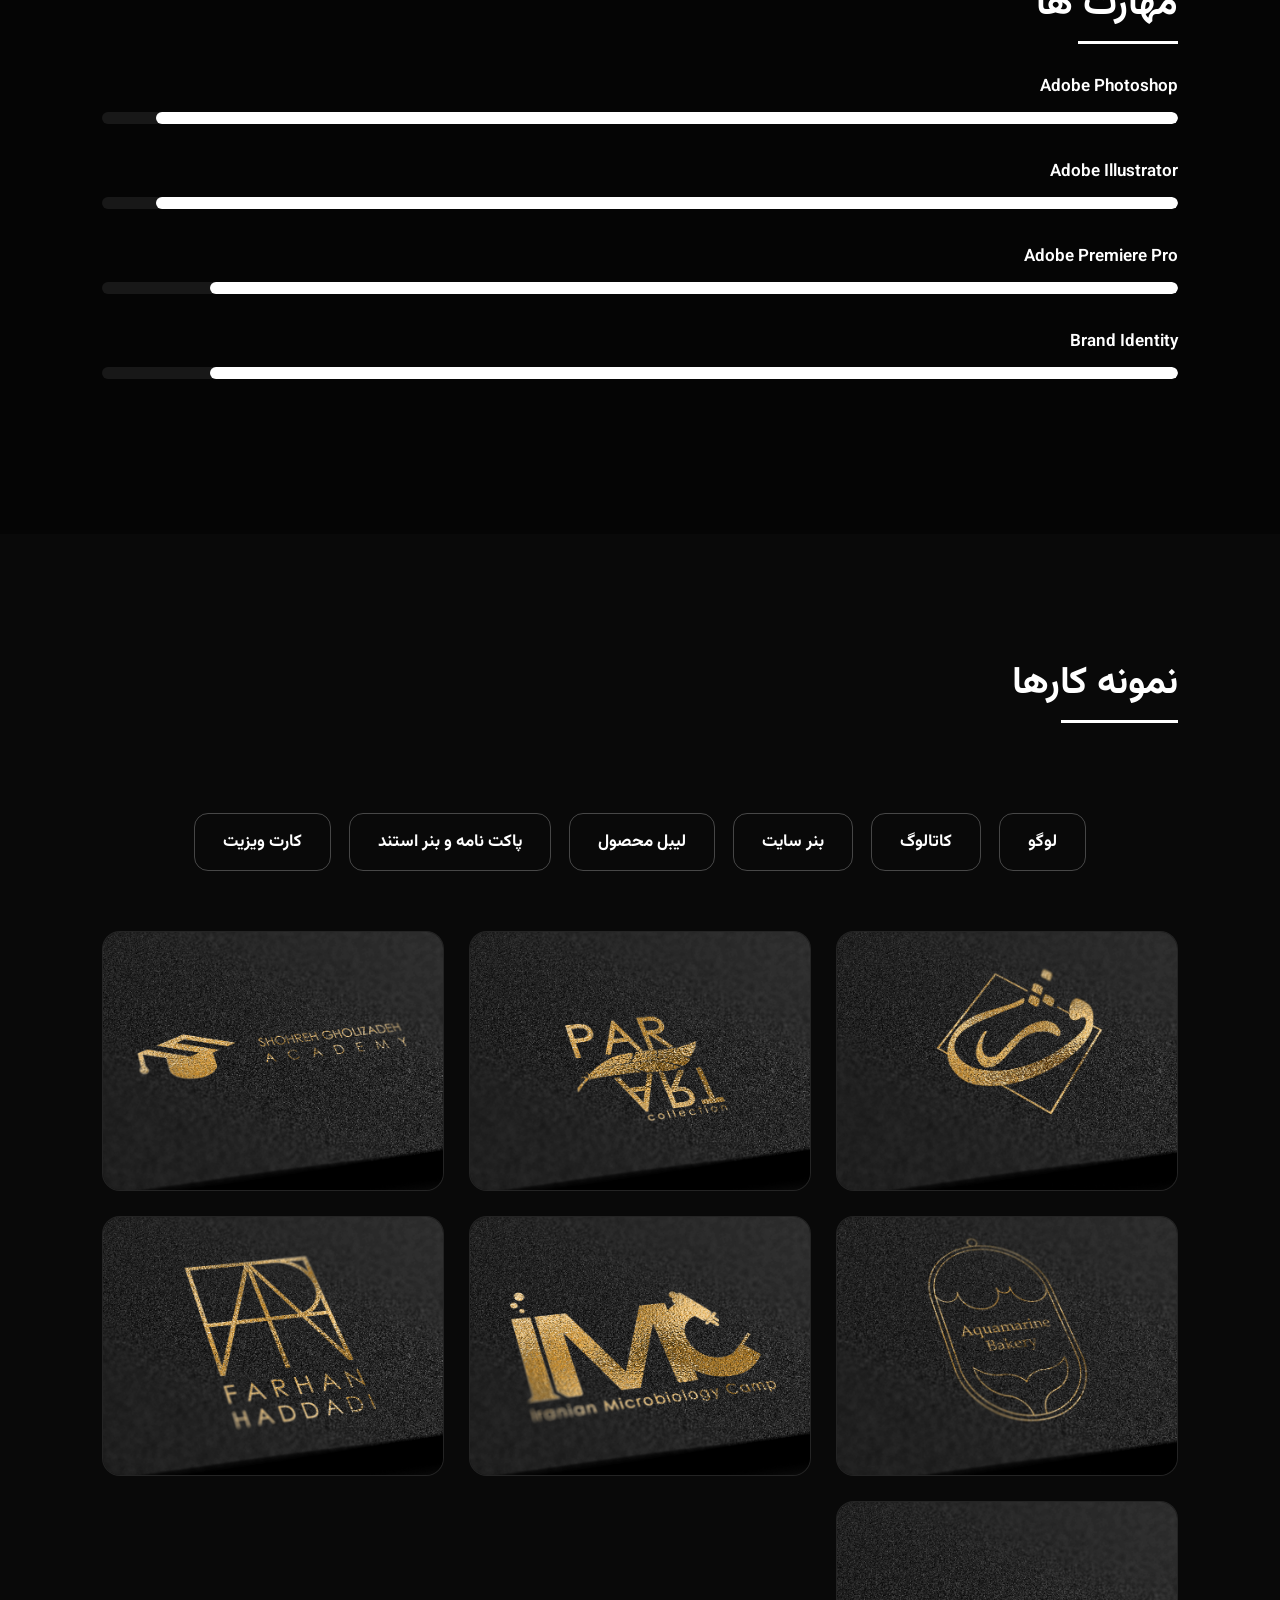
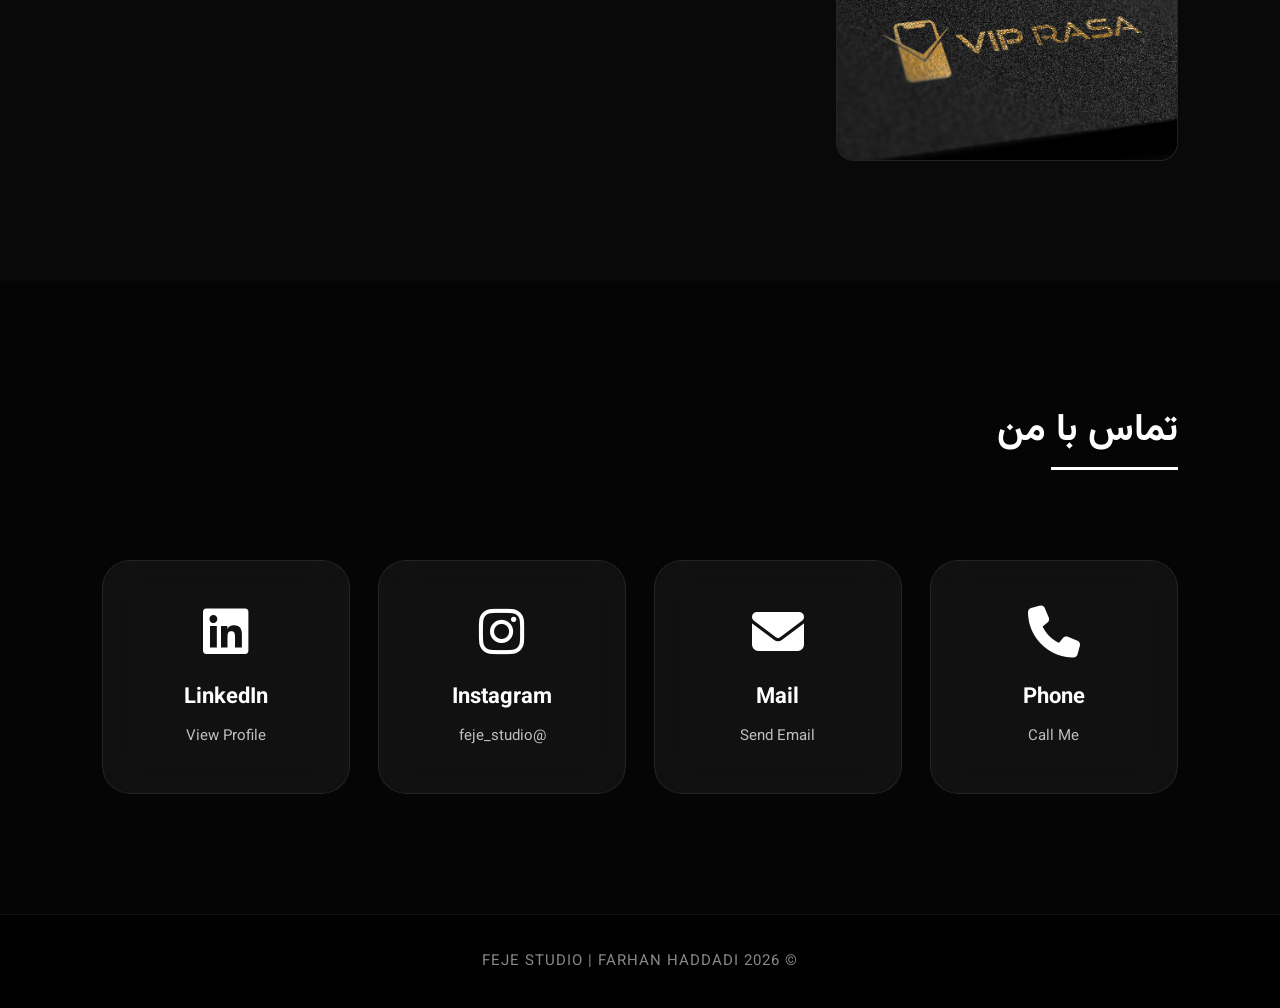
==== commit 5308b1ec: "Update index.html" ====
--- a/index.html
+++ b/index.html
@@ -1,9 +1,9 @@
 <!DOCTYPE html>
-<html lang="fa" dir="rtl">
-
-  <link rel="icon" type="image/x-icon" href="favicon.ico"> 
+<html lang="fa" dir="rtl"> 
   
 <head>
+
+<link rel="icon" type="image/x-icon" href="favicon.ico">
 
 <meta charset="UTF-8">
 
@@ -230,7 +230,7 @@
 
 <div class="categories">
 
-<button onclick="loadGallery('portfolio/logo',10)">
+<button onclick="loadGallery('portfolio/logo',7)">
 
 لوگو
 
--- a/style.css
+++ b/style.css
@@ -221,18 +221,23 @@
 
 }
 
-.hero h2{
-
-font-size:20px;
-
-font-weight:400;
-
-color:var(--gray);
-
-margin-bottom:25px;
-
-}
-
+.hero-content h2{
+    position: relative;
+    display: inline-block;
+    margin-bottom: 35px;
+}
+
+.hero-content h2::after{
+    content: "";
+    position: absolute;
+    left: 50%;
+    bottom: -15px;
+    transform: translateX(-50%);
+    width: 120px;
+    height: 4px;
+    background: #fff;
+    border-radius: 50px;
+}
 .hero p{
 
 line-height:2.1;
